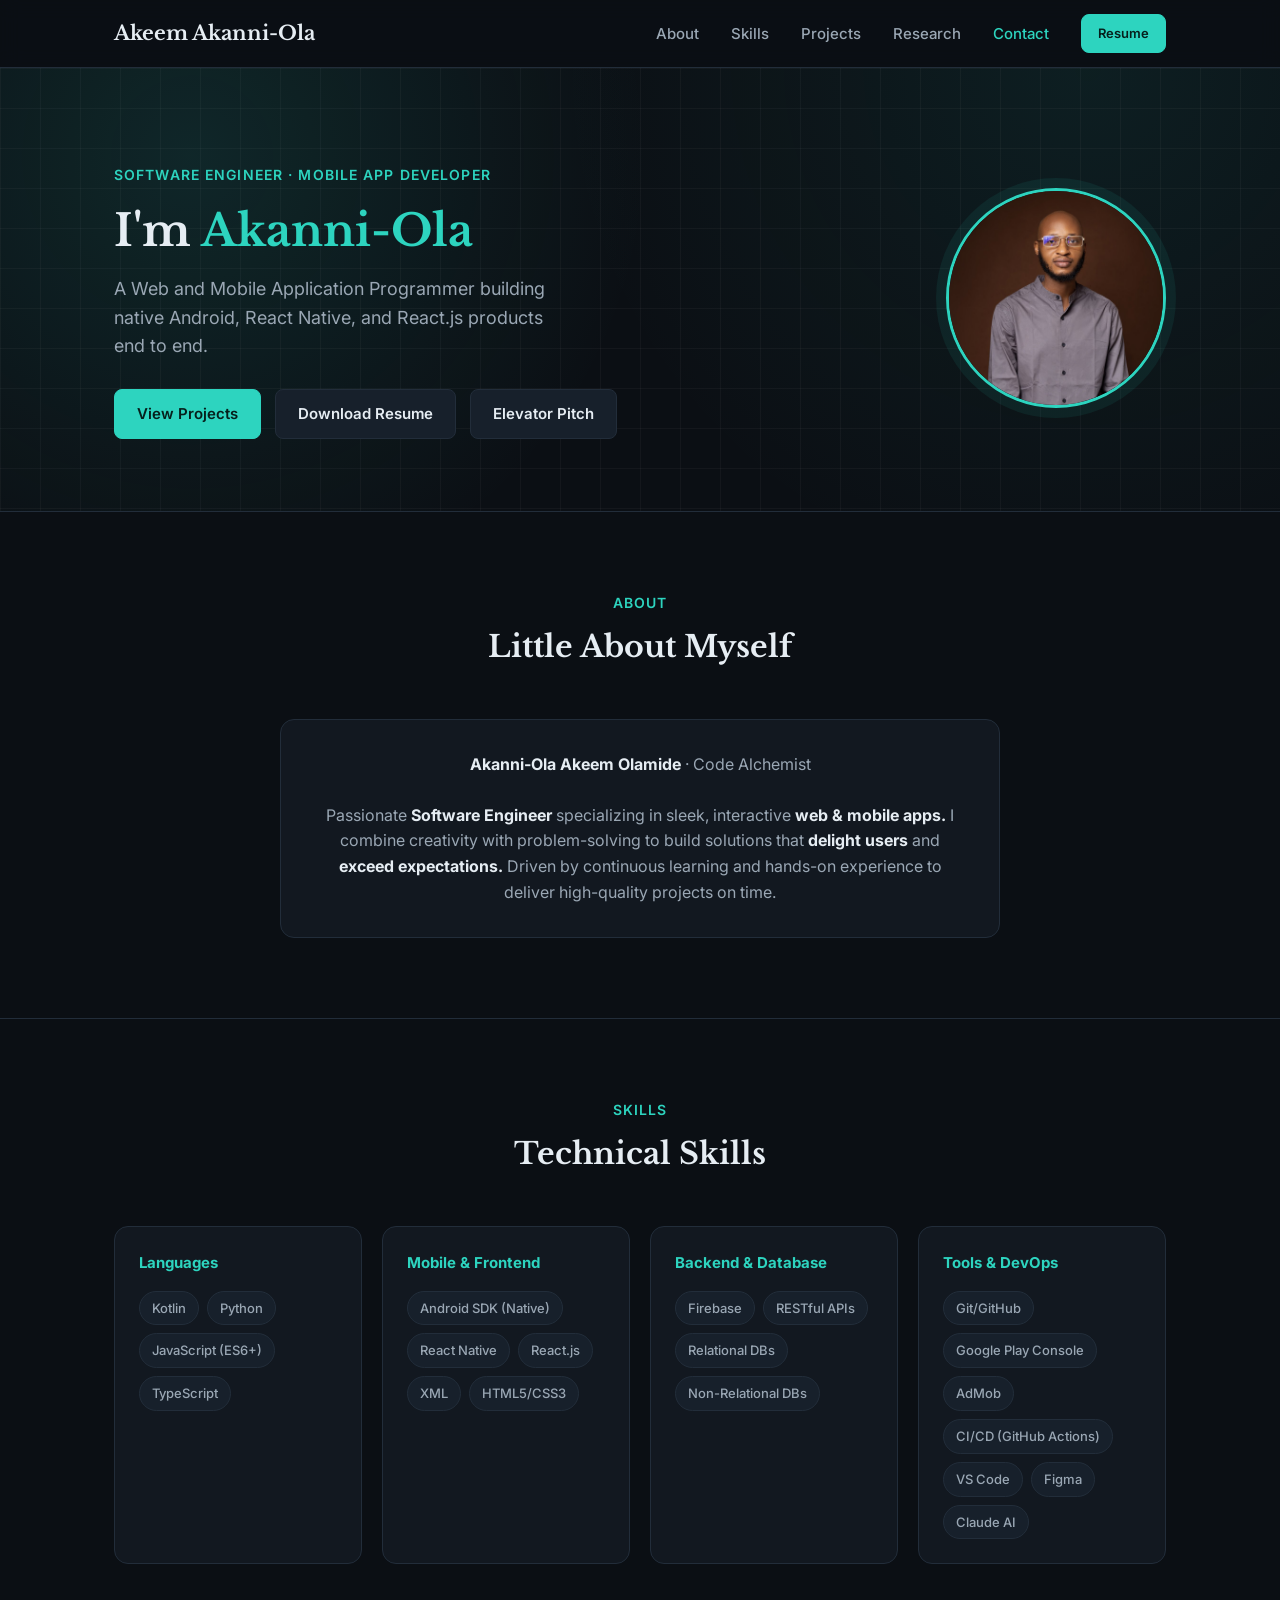
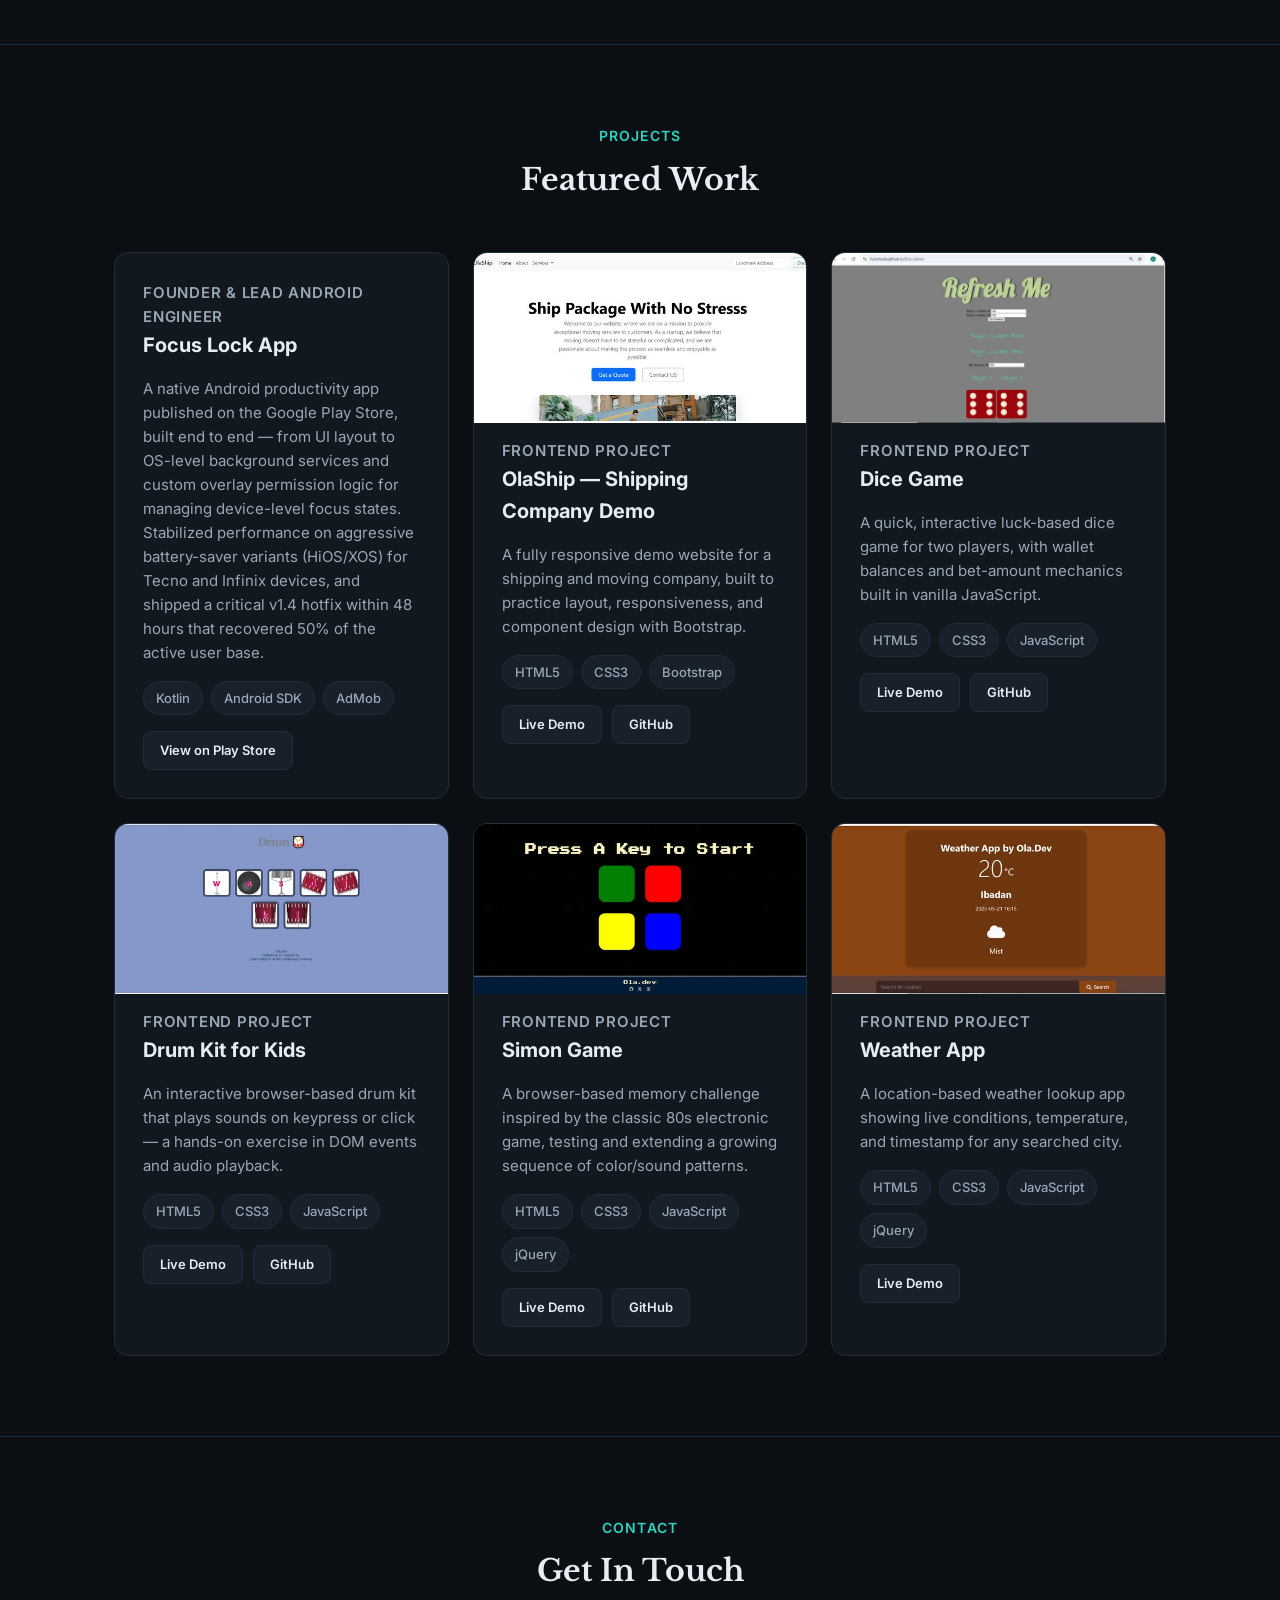
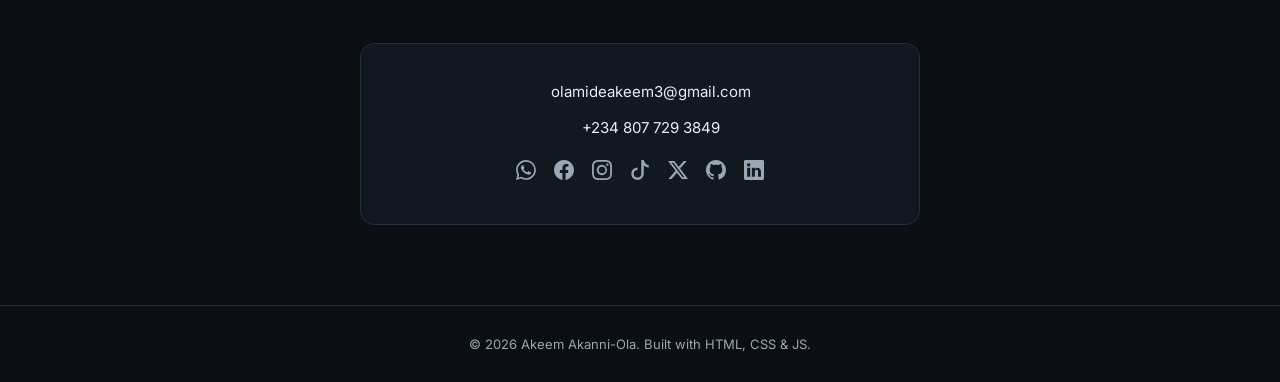
==== index.html @ 841a09d6 "Add Research & Publications page New research.html listing 5 co-authored papers/preprints (resolved " ====
<!DOCTYPE html>
<html lang="en">
<head>
    <meta charset="UTF-8">
    <meta name="viewport" content="width=device-width, initial-scale=1.0">
    <meta name="description" content="Akeem Akanni-Ola's portfolio: Software Engineer and Mobile App Developer specializing in native Android, React Native, and React.js.">
    <meta property="og:title" content="Akeem Akanni-Ola | Software Engineer">
    <meta property="og:image" content="./image/profile.jpg">
    <title>Akeem Akanni-Ola | Software Engineer</title>
    <link rel="preconnect" href="https://fonts.googleapis.com">
    <link rel="preconnect" href="https://fonts.gstatic.com" crossorigin>
    <link href="https://fonts.googleapis.com/css2?family=Libre+Baskerville&family=Inter:wght@400;500;600;700&display=swap" rel="stylesheet">
    <link rel="stylesheet" href="./style.css">
</head>
<body>

    <nav class="nav" id="nav">
        <div class="nav_container">
            <a href="#top" class="nav_logo">Akeem Akanni-Ola</a>
            <ul class="nav_links" id="nav-links">
                <li><a href="#about">About</a></li>
                <li><a href="#skills">Skills</a></li>
                <li><a href="#projects">Projects</a></li>
                <li><a href="./research.html">Research</a></li>
                <li><a href="#contact">Contact</a></li>
                <li><a class="btn btn-primary btn-sm" href="./resume/Akanni-Ola_Akeem_CV.pdf" target="_blank" title="Akanni-Ola Akeem Resume PDF">Resume</a></li>
            </ul>
            <button class="nav_toggle" id="nav-toggle" aria-label="Toggle navigation" aria-expanded="false">
                <span></span><span></span><span></span>
            </button>
        </div>
    </nav>

    <header id="top">
    <section class="hero">
        <img class="cloud cloud1" src="./image/cloud.png" alt="">
        <img class="cloud cloud2" src="./image/cloud.png" alt="">
        <img class="mountain" src="./image/mountain.png" alt="">
        <div class="container hero_container">
            <div class="hero_text">
                <p class="eyebrow">Software Engineer &middot; Mobile App Developer</p>
                <h1 class="ola">I'm <span>Akanni-Ola</span></h1>
                <p class="hero_role">A Web and Mobile Application Programmer building native Android, React Native, and React.js products end to end.</p>
                <div class="hero_cta">
                    <a class="btn btn-primary" href="#projects">View Projects</a>
                    <a class="btn" href="./resume/Akanni-Ola_Akeem_CV.pdf" target="_blank" title="Akanni-Ola Akeem Resume PDF">Download Resume</a>
                    <a class="btn" href="./elevator-pitch.html">Elevator Pitch</a>
                </div>
            </div>
            <div class="hero_portrait">
                <img class="ola_img" src="./image/profile.jpg" alt="Akeem Akanni-Ola">
            </div>
        </div>
    </section>
    </header>

    <section class="section" id="about">
        <div class="container">
            <div class="section_head">
                <p class="eyebrow">About</p>
                <h2>Little About Myself</h2>
            </div>
            <div class="about_card reveal">
                <p><strong>Akanni-Ola Akeem Olamide</strong> &middot; Code Alchemist</p>
                <br>
                <p>Passionate <strong>Software Engineer</strong> specializing in sleek, interactive <strong>web &amp; mobile apps.</strong> I combine creativity with problem-solving to build solutions that <strong>delight users</strong> and <strong>exceed expectations.</strong> Driven by continuous learning and hands-on experience to deliver high-quality projects on time.</p>
            </div>
        </div>
    </section>

    <section class="section" id="skills">
        <div class="container">
            <div class="section_head">
                <p class="eyebrow">Skills</p>
                <h2>Technical Skills</h2>
            </div>
            <div class="skills_grid">
                <div class="skills_group reveal">
                    <h3>Languages</h3>
                    <div class="skills_badges">
                        <span class="badge">Kotlin</span>
                        <span class="badge">Python</span>
                        <span class="badge">JavaScript (ES6+)</span>
                        <span class="badge">TypeScript</span>
                    </div>
                </div>
                <div class="skills_group reveal">
                    <h3>Mobile &amp; Frontend</h3>
                    <div class="skills_badges">
                        <span class="badge">Android SDK (Native)</span>
                        <span class="badge">React Native</span>
                        <span class="badge">React.js</span>
                        <span class="badge">XML</span>
                        <span class="badge">HTML5/CSS3</span>
                    </div>
                </div>
                <div class="skills_group reveal">
                    <h3>Backend &amp; Database</h3>
                    <div class="skills_badges">
                        <span class="badge">Firebase</span>
                        <span class="badge">RESTful APIs</span>
                        <span class="badge">Relational DBs</span>
                        <span class="badge">Non-Relational DBs</span>
                    </div>
                </div>
                <div class="skills_group reveal">
                    <h3>Tools &amp; DevOps</h3>
                    <div class="skills_badges">
                        <span class="badge">Git/GitHub</span>
                        <span class="badge">Google Play Console</span>
                        <span class="badge">AdMob</span>
                        <span class="badge">CI/CD (GitHub Actions)</span>
                        <span class="badge">VS Code</span>
                        <span class="badge">Figma</span>
                        <span class="badge">Claude AI</span>
                    </div>
                </div>
            </div>
        </div>
    </section>

    <section class="section" id="projects">
        <div class="container">
            <div class="section_head">
                <p class="eyebrow">Projects</p>
                <h2>Featured Work</h2>
            </div>
            <div class="projects_grid">
                <div class="project_card reveal">
                    <div>
                        <p class="project_role">Founder &amp; Lead Android Engineer</p>
                        <h3>Focus Lock App</h3>
                    </div>
                    <p>A native Android productivity app published on the Google Play Store, built end to end &mdash; from UI layout to OS-level background services and custom overlay permission logic for managing device-level focus states. Stabilized performance on aggressive battery-saver variants (HiOS/XOS) for Tecno and Infinix devices, and shipped a critical v1.4 hotfix within 48 hours that recovered 50% of the active user base.</p>
                    <div class="project_tags">
                        <span class="badge">Kotlin</span>
                        <span class="badge">Android SDK</span>
                        <span class="badge">AdMob</span>
                    </div>
                    <a class="btn btn-sm" href="https://play.google.com/store/apps/details?id=com.focuslockapp.myapplication&amp;pcampaignid=web_share" target="_blank">View on Play Store</a>
                </div>

                <div class="project_card reveal">
                    <img class="project_thumb" src="./image/projects/olaship.jpg" alt="OlaShip shipping company demo website">
                    <div>
                        <p class="project_role">Frontend Project</p>
                        <h3>OlaShip &mdash; Shipping Company Demo</h3>
                    </div>
                    <p>A fully responsive demo website for a shipping and moving company, built to practice layout, responsiveness, and component design with Bootstrap.</p>
                    <div class="project_tags">
                        <span class="badge">HTML5</span>
                        <span class="badge">CSS3</span>
                        <span class="badge">Bootstrap</span>
                    </div>
                    <div class="project_links">
                        <a class="btn btn-sm" href="https://akeemarikeuyo.github.io/Olaship/" target="_blank">Live Demo</a>
                        <a class="btn btn-sm" href="https://github.com/akeemarikeuyo/Olaship" target="_blank">GitHub</a>
                    </div>
                </div>

                <div class="project_card reveal">
                    <img class="project_thumb" src="./image/projects/dice-game.jpg" alt="Dice Game app screenshot">
                    <div>
                        <p class="project_role">Frontend Project</p>
                        <h3>Dice Game</h3>
                    </div>
                    <p>A quick, interactive luck-based dice game for two players, with wallet balances and bet-amount mechanics built in vanilla JavaScript.</p>
                    <div class="project_tags">
                        <span class="badge">HTML5</span>
                        <span class="badge">CSS3</span>
                        <span class="badge">JavaScript</span>
                    </div>
                    <div class="project_links">
                        <a class="btn btn-sm" href="https://akeemarikeuyo.github.io/Dice_Game/" target="_blank">Live Demo</a>
                        <a class="btn btn-sm" href="https://github.com/akeemarikeuyo/Dice_Game" target="_blank">GitHub</a>
                    </div>
                </div>

                <div class="project_card reveal">
                    <img class="project_thumb" src="./image/projects/drumkit.jpg" alt="Drum Kit app screenshot">
                    <div>
                        <p class="project_role">Frontend Project</p>
                        <h3>Drum Kit for Kids</h3>
                    </div>
                    <p>An interactive browser-based drum kit that plays sounds on keypress or click &mdash; a hands-on exercise in DOM events and audio playback.</p>
                    <div class="project_tags">
                        <span class="badge">HTML5</span>
                        <span class="badge">CSS3</span>
                        <span class="badge">JavaScript</span>
                    </div>
                    <div class="project_links">
                        <a class="btn btn-sm" href="https://akeemarikeuyo.github.io/drumkitts/" target="_blank">Live Demo</a>
                        <a class="btn btn-sm" href="https://github.com/akeemarikeuyo/drumkitts" target="_blank">GitHub</a>
                    </div>
                </div>

                <div class="project_card reveal">
                    <img class="project_thumb" src="./image/projects/simon-game.jpg" alt="Simon Game app screenshot">
                    <div>
                        <p class="project_role">Frontend Project</p>
                        <h3>Simon Game</h3>
                    </div>
                    <p>A browser-based memory challenge inspired by the classic 80s electronic game, testing and extending a growing sequence of color/sound patterns.</p>
                    <div class="project_tags">
                        <span class="badge">HTML5</span>
                        <span class="badge">CSS3</span>
                        <span class="badge">JavaScript</span>
                        <span class="badge">jQuery</span>
                    </div>
                    <div class="project_links">
                        <a class="btn btn-sm" href="https://simon-game-xi-flame.vercel.app/" target="_blank">Live Demo</a>
                        <a class="btn btn-sm" href="https://github.com/akeemarikeuyo/simonGame" target="_blank">GitHub</a>
                    </div>
                </div>

                <div class="project_card reveal">
                    <img class="project_thumb" src="./image/projects/weather-app.jpg" alt="Weather App screenshot">
                    <div>
                        <p class="project_role">Frontend Project</p>
                        <h3>Weather App</h3>
                    </div>
                    <p>A location-based weather lookup app showing live conditions, temperature, and timestamp for any searched city.</p>
                    <div class="project_tags">
                        <span class="badge">HTML5</span>
                        <span class="badge">CSS3</span>
                        <span class="badge">JavaScript</span>
                        <span class="badge">jQuery</span>
                    </div>
                    <!-- No GitHub link: the old site's repo link pointed to the profile root, not an actual repo -->
                    <div class="project_links">
                        <a class="btn btn-sm" href="https://weather-app-delta-umber-42.vercel.app/" target="_blank">Live Demo</a>
                    </div>
                </div>
            </div>
        </div>
    </section>

    <section class="section" id="contact">
        <div class="container">
            <div class="section_head">
                <p class="eyebrow">Contact</p>
                <h2>Get In Touch</h2>
            </div>
            <div class="contact_card reveal">
                <div class="contact_links">
                    <a href="mailto:olamideakeem3@gmail.com"><img src="./image/envelope.svg" alt="">olamideakeem3@gmail.com</a>
                    <a href="tel:2348077293849"><img src="./image/telephone-outbound.svg" alt="">+234 807 729 3849</a>
                </div>
                <div class="contact_socials">
                    <a href="https://wa.me/2348077293849" title="WhatsApp"><svg xmlns="http://www.w3.org/2000/svg" width="20" height="20" viewBox="0 0 16 16">
                        <path d="M13.601 2.326A7.85 7.85 0 0 0 7.994 0C3.627 0 .068 3.558.064 7.926c0 1.399.366 2.76 1.057 3.965L0 16l4.204-1.102a7.9 7.9 0 0 0 3.79.965h.004c4.368 0 7.926-3.558 7.93-7.93A7.9 7.9 0 0 0 13.6 2.326zM7.994 14.521a6.6 6.6 0 0 1-3.356-.92l-.24-.144-2.494.654.666-2.433-.156-.251a6.56 6.56 0 0 1-1.007-3.505c0-3.626 2.957-6.584 6.591-6.584a6.56 6.56 0 0 1 4.66 1.931 6.56 6.56 0 0 1 1.928 4.66c-.004 3.639-2.961 6.592-6.592 6.592m3.615-4.934c-.197-.099-1.17-.578-1.353-.646-.182-.065-.315-.099-.445.099-.133.197-.513.646-.627.775-.114.133-.232.148-.43.05-.197-.1-.836-.308-1.592-.985-.59-.525-.985-1.175-1.103-1.372-.114-.198-.011-.304.088-.403.087-.088.197-.232.296-.346.1-.114.133-.198.198-.33.065-.134.034-.248-.015-.347-.05-.099-.445-1.076-.612-1.47-.16-.389-.323-.335-.445-.34-.114-.007-.247-.007-.38-.007a.73.73 0 0 0-.529.247c-.182.198-.691.677-.691 1.654s.71 1.916.81 2.049c.098.133 1.394 2.132 3.383 2.992.47.205.84.326 1.129.418.475.152.904.129 1.246.08.38-.058 1.171-.48 1.338-.943.164-.464.164-.86.114-.943-.049-.084-.182-.133-.38-.232"/>
                    </svg></a>
                    <a href="https://www.facebook.com/share/1A1suFkK3G/" title="Facebook"><svg xmlns="http://www.w3.org/2000/svg" width="20" height="20" viewBox="0 0 16 16">
                        <path d="M16 8.049c0-4.446-3.582-8.05-8-8.05C3.58 0-.002 3.603-.002 8.05c0 4.017 2.926 7.347 6.75 7.951v-5.625h-2.03V8.05H6.75V6.275c0-2.017 1.195-3.131 3.022-3.131.876 0 1.791.157 1.791.157v1.98h-1.009c-.993 0-1.303.621-1.303 1.258v1.51h2.218l-.354 2.326H9.25V16c3.824-.604 6.75-3.934 6.75-7.951"/>
                    </svg></a>
                    <a href="https://www.instagram.com/akanniola410/" title="Instagram"><svg xmlns="http://www.w3.org/2000/svg" width="20" height="20" viewBox="0 0 16 16">
                        <path d="M8 0C5.829 0 5.556.01 4.703.048 3.85.088 3.269.222 2.76.42a3.9 3.9 0 0 0-1.417.923A3.9 3.9 0 0 0 .42 2.76C.222 3.268.087 3.85.048 4.7.01 5.555 0 5.827 0 8.001c0 2.172.01 2.444.048 3.297.04.852.174 1.433.372 1.942.205.526.478.972.923 1.417.444.445.89.719 1.416.923.51.198 1.09.333 1.942.372C5.555 15.99 5.827 16 8 16s2.444-.01 3.298-.048c.851-.04 1.434-.174 1.943-.372a3.9 3.9 0 0 0 1.416-.923c.445-.445.718-.891.923-1.417.197-.509.332-1.09.372-1.942C15.99 10.445 16 10.173 16 8s-.01-2.445-.048-3.299c-.04-.851-.175-1.433-.372-1.941a3.9 3.9 0 0 0-.923-1.417A3.9 3.9 0 0 0 13.24.42c-.51-.198-1.092-.333-1.943-.372C10.443.01 10.172 0 7.998 0zm-.717 1.442h.718c2.136 0 2.389.007 3.232.046.78.035 1.204.166 1.486.275.373.145.64.319.92.599s.453.546.598.92c.11.281.24.705.275 1.485.039.843.047 1.096.047 3.231s-.008 2.389-.047 3.232c-.035.78-.166 1.203-.275 1.485a2.5 2.5 0 0 1-.599.919c-.28.28-.546.453-.92.598-.28.11-.704.24-1.485.276-.843.038-1.096.047-3.232.047s-2.39-.009-3.233-.047c-.78-.036-1.203-.166-1.485-.276a2.5 2.5 0 0 1-.92-.598 2.5 2.5 0 0 1-.6-.92c-.109-.281-.24-.705-.275-1.485-.038-.843-.046-1.096-.046-3.233s.008-2.388.046-3.231c.036-.78.166-1.204.276-1.486.145-.373.319-.64.599-.92s.546-.453.92-.598c.282-.11.705-.24 1.485-.276.738-.034 1.024-.044 2.515-.045zm4.988 1.328a.96.96 0 1 0 0 1.92.96.96 0 0 0 0-1.92m-4.27 1.122a4.109 4.109 0 1 0 0 8.217 4.109 4.109 0 0 0 0-8.217m0 1.441a2.667 2.667 0 1 1 0 5.334 2.667 2.667 0 0 1 0-5.334"/>
                    </svg></a>
                    <a href="https://www.tiktok.com/@akanniola410?_t=ZM-8wZS6txADmn&_r=1/" title="TikTok"><svg xmlns="http://www.w3.org/2000/svg" width="20" height="20" viewBox="0 0 16 16">
                        <path d="M9 0h1.98c.144.715.54 1.617 1.235 2.512C12.895 3.389 13.797 4 15 4v2c-1.753 0-3.07-.814-4-1.829V11a5 5 0 1 1-5-5v2a3 3 0 1 0 3 3z"/>
                    </svg></a>
                    <a href="https://x.com/akanniola410" title="X (Twitter)"><svg xmlns="http://www.w3.org/2000/svg" width="20" height="20" viewBox="0 0 16 16">
                        <path d="M12.6.75h2.454l-5.36 6.142L16 15.25h-4.937l-3.867-5.07-4.425 5.07H.316l5.733-6.57L0 .75h5.063l3.495 4.633L12.601.75Zm-.86 13.028h1.36L4.323 2.145H2.865z"/>
                    </svg></a>
                    <a href="https://github.com/akeemarikeuyo" title="GitHub"><svg xmlns="http://www.w3.org/2000/svg" width="20" height="20" viewBox="0 0 16 16">
                        <path d="M8 0C3.58 0 0 3.58 0 8c0 3.54 2.29 6.53 5.47 7.59.4.07.55-.17.55-.38 0-.19-.01-.82-.01-1.49-2.01.37-2.53-.49-2.69-.94-.09-.23-.48-.94-.82-1.13-.28-.15-.68-.52-.01-.53.63-.01 1.08.58 1.23.82.72 1.21 1.87.87 2.33.66.07-.52.28-.87.51-1.07-1.78-.2-3.64-.89-3.64-3.95 0-.87.31-1.59.82-2.15-.08-.2-.36-1.02.08-2.12 0 0 .67-.21 2.2.82.64-.18 1.32-.27 2-.27s1.36.09 2 .27c1.53-1.04 2.2-.82 2.2-.82.44 1.1.16 1.92.08 2.12.51.56.82 1.27.82 2.15 0 3.07-1.87 3.75-3.65 3.95.29.25.54.73.54 1.48 0 1.07-.01 1.93-.01 2.2 0 .21.15.46.55.38A8.01 8.01 0 0 0 16 8c0-4.42-3.58-8-8-8"/>
                    </svg></a>
                    <a href="https://www.linkedin.com/in/akeem-akanni-ola-a73730196/" title="LinkedIn"><svg xmlns="http://www.w3.org/2000/svg" width="20" height="20" viewBox="0 0 16 16">
                        <path d="M0 1.146C0 .513.526 0 1.175 0h13.65C15.474 0 16 .513 16 1.146v13.708c0 .633-.526 1.146-1.175 1.146H1.175C.526 16 0 15.487 0 14.854V1.146zm4.943 12.248V6.169H2.542v7.225h2.401zm-1.2-8.212c.837 0 1.358-.554 1.358-1.248-.015-.709-.52-1.248-1.342-1.248-.822 0-1.359.54-1.359 1.248 0 .694.521 1.248 1.327 1.248zm9.808 8.212V9.359c0-2.195-1.17-3.216-2.73-3.216-1.259 0-1.822.692-2.136 1.177V6.169h-2.4c.03.678 0 7.225 0 7.225h2.4v-4.034c0-.216.016-.432.08-.586.176-.431.576-.878 1.248-.878.88 0 1.233.671 1.233 1.654v3.844z"/>
                    </svg></a>
                </div>
            </div>
        </div>
    </section>

    <footer class="footer">
        <p>&copy; <span id="year"></span> Akeem Akanni-Ola. Built with HTML, CSS &amp; JS.</p>
    </footer>

    <script src="index.js"></script>
</body>
</html>
---- style.css ----
:root {
  --bg: #0b0f14;
  --surface: #121820;
  --surface-alt: #17202b;
  --border: #222d3a;
  --text: #e6edf3;
  --text-muted: #9aa7b4;
  --accent: #2dd4bf;
  --accent-dim: #1f9c8c;
  --font-display: "Libre Baskerville", serif;
  --font-body: "Inter", sans-serif;
  --nav-height: 68px;
  --container: 1100px;
}

* {
  margin: 0;
  padding: 0;
  box-sizing: border-box;
}

html {
  scroll-behavior: smooth;
  scroll-padding-top: var(--nav-height);
}

body {
  background: var(--bg);
  color: var(--text);
  font-family: var(--font-body);
  line-height: 1.6;
}

a {
  color: inherit;
  text-decoration: none;
}

section {
  scroll-margin-top: var(--nav-height);
}

.container {
  max-width: var(--container);
  margin: 0 auto;
  padding: 0 24px;
}

/* ---------- Nav ---------- */

.nav {
  position: sticky;
  top: 0;
  z-index: 100;
  height: var(--nav-height);
  display: flex;
  align-items: center;
  background: rgba(11, 15, 20, 0.85);
  backdrop-filter: blur(10px);
  border-bottom: 1px solid var(--border);
}

.nav_container {
  width: 100%;
  max-width: var(--container);
  margin: 0 auto;
  padding: 0 24px;
  display: flex;
  align-items: center;
  justify-content: space-between;
}

.nav_logo {
  font-family: var(--font-display);
  font-size: 20px;
  font-weight: 700;
  color: var(--text);
}

.nav_links {
  display: flex;
  align-items: center;
  gap: 32px;
  list-style: none;
}

.nav_links a:not(.btn) {
  color: var(--text-muted);
  font-size: 15px;
  font-weight: 500;
  transition: color 0.2s ease;
}

.nav_links a:not(.btn):hover {
  color: var(--text);
}

.nav_links a.active {
  color: var(--accent);
}

.nav_toggle {
  display: none;
  flex-direction: column;
  gap: 5px;
  background: none;
  border: none;
  cursor: pointer;
  padding: 8px;
}

.nav_toggle span {
  width: 22px;
  height: 2px;
  background: var(--text);
  transition: transform 0.25s ease, opacity 0.25s ease;
}

.nav.is-open .nav_toggle span:nth-child(1) {
  transform: translateY(7px) rotate(45deg);
}
.nav.is-open .nav_toggle span:nth-child(2) {
  opacity: 0;
}
.nav.is-open .nav_toggle span:nth-child(3) {
  transform: translateY(-7px) rotate(-45deg);
}

/* ---------- Buttons ---------- */

.btn {
  display: inline-flex;
  align-items: center;
  justify-content: center;
  gap: 8px;
  padding: 12px 22px;
  border-radius: 8px;
  border: 1px solid var(--border);
  background: var(--surface-alt);
  color: var(--text);
  font-family: var(--font-body);
  font-size: 15px;
  font-weight: 600;
  cursor: pointer;
  transition: transform 0.2s ease, background 0.2s ease, border-color 0.2s ease;
}

.btn:hover {
  transform: translateY(-2px);
  border-color: var(--accent);
}

.btn-primary {
  background: var(--accent);
  border-color: var(--accent);
  color: #06201c;
}

.btn-primary:hover {
  background: var(--accent-dim);
  border-color: var(--accent-dim);
}

.btn-sm {
  padding: 8px 16px;
  font-size: 13px;
}

/* ---------- Hero ---------- */

.hero {
  position: relative;
  padding: 96px 0 72px;
  background-image: radial-gradient(circle at 15% 20%, rgba(45, 212, 191, 0.12), transparent 40%),
    radial-gradient(circle at 85% 0%, rgba(45, 212, 191, 0.08), transparent 45%),
    linear-gradient(rgba(255, 255, 255, 0.035) 1px, transparent 1px),
    linear-gradient(90deg, rgba(255, 255, 255, 0.035) 1px, transparent 1px);
  background-size: auto, auto, 40px 40px, 40px 40px;
  overflow: hidden;
}

.hero_container {
  position: relative;
  z-index: 1;
  display: flex;
  align-items: center;
  justify-content: space-between;
  gap: 48px;
}

.cloud {
  position: absolute;
  z-index: 0;
  opacity: 0.22;
  filter: grayscale(1) brightness(2.2);
  pointer-events: none;
}

.cloud1 {
  left: 6%;
  top: 18%;
  width: 90px;
}

.cloud2 {
  right: 10%;
  top: 8%;
  width: 70px;
}

.mountain {
  position: absolute;
  z-index: 0;
  left: 50%;
  bottom: -6px;
  transform: translateX(-50%);
  width: min(70%, 620px);
  opacity: 0.18;
  filter: grayscale(1) brightness(1.6);
  pointer-events: none;
}

.hero_text .eyebrow {
  color: var(--accent);
  font-size: 14px;
  font-weight: 600;
  letter-spacing: 0.08em;
  text-transform: uppercase;
}

.ola {
  font-family: var(--font-display);
  font-size: 44px;
  font-weight: 700;
  margin: 10px 0 8px;
  color: var(--text);
}

.ola span {
  color: var(--accent);
  text-decoration: none;
}

.hero_role {
  font-size: 18px;
  color: var(--text-muted);
  max-width: 460px;
  margin-bottom: 28px;
}

.hero_cta {
  display: flex;
  flex-wrap: wrap;
  gap: 14px;
}

.hero_portrait {
  position: relative;
  flex-shrink: 0;
}

.ola_img {
  width: 220px;
  height: 220px;
  border-radius: 50%;
  object-fit: cover;
  object-position: 50% 18%;
  border: 3px solid var(--accent);
  box-shadow: 0 0 0 10px rgba(45, 212, 191, 0.08);
}

@media (max-width: 760px) {
  .hero_container {
    flex-direction: column-reverse;
    text-align: center;
  }
  .hero_cta {
    justify-content: center;
  }
  .hero_role {
    margin-left: auto;
    margin-right: auto;
  }
  .ola_img {
    width: 160px;
    height: 160px;
  }
}

/* ---------- Pitch hero (elevator-pitch.html) ---------- */

.pitch_hero {
  padding: 96px 0 72px;
  text-align: center;
  background-image: radial-gradient(circle at 50% 0%, rgba(45, 212, 191, 0.12), transparent 50%),
    linear-gradient(rgba(255, 255, 255, 0.035) 1px, transparent 1px),
    linear-gradient(90deg, rgba(255, 255, 255, 0.035) 1px, transparent 1px);
  background-size: auto, 40px 40px, 40px 40px;
}

.pitch_hero h1 {
  font-family: var(--font-display);
  font-size: 38px;
  margin: 10px 0 14px;
  color: var(--text);
}

.pitch_hero .lead {
  color: var(--text-muted);
  max-width: 520px;
  margin: 0 auto 28px;
  font-size: 17px;
}

/* ---------- Section headings ---------- */

.section {
  padding: 80px 0;
  border-top: 1px solid var(--border);
}

.section_head {
  text-align: center;
  margin-bottom: 48px;
}

.section_head .eyebrow {
  color: var(--accent);
  font-size: 14px;
  font-weight: 600;
  letter-spacing: 0.08em;
  text-transform: uppercase;
}

.section_head h2 {
  font-family: var(--font-display);
  font-size: 30px;
  margin-top: 8px;
}

/* ---------- About ---------- */

.about_card {
  max-width: 720px;
  margin: 0 auto;
  background: var(--surface);
  border: 1px solid var(--border);
  border-radius: 14px;
  padding: 32px;
  text-align: center;
}

.about_card p {
  color: var(--text-muted);
  font-size: 16px;
}

.about_card strong {
  color: var(--text);
}

/* ---------- Skills ---------- */

.skills_grid {
  display: grid;
  grid-template-columns: repeat(auto-fit, minmax(230px, 1fr));
  gap: 20px;
}

.skills_group {
  background: var(--surface);
  border: 1px solid var(--border);
  border-radius: 14px;
  padding: 24px;
}

.skills_group h3 {
  font-size: 15px;
  color: var(--accent);
  margin-bottom: 16px;
}

.skills_badges {
  display: flex;
  flex-wrap: wrap;
  gap: 8px;
}

.badge {
  background: var(--surface-alt);
  border: 1px solid var(--border);
  color: var(--text-muted);
  font-size: 13px;
  font-weight: 500;
  padding: 6px 12px;
  border-radius: 999px;
}

/* ---------- Projects ---------- */

.projects_grid {
  display: grid;
  grid-template-columns: repeat(auto-fit, minmax(300px, 1fr));
  gap: 24px;
}

.project_card {
  background: var(--surface);
  border: 1px solid var(--border);
  border-radius: 14px;
  padding: 28px;
  display: flex;
  flex-direction: column;
  gap: 16px;
  overflow: hidden;
  transition: border-color 0.2s ease, transform 0.2s ease;
}

.project_card:hover {
  border-color: var(--accent);
  transform: translateY(-4px);
}

.project_thumb {
  margin: -28px -28px 0;
  width: calc(100% + 56px);
  max-width: none;
  height: 170px;
  object-fit: cover;
}

.project_links {
  display: flex;
  flex-wrap: wrap;
  gap: 10px;
}

.project_card h3 {
  font-size: 20px;
}

.project_role {
  color: var(--accent);
  font-size: 13px;
  font-weight: 600;
  text-transform: uppercase;
  letter-spacing: 0.05em;
}

.project_card p {
  color: var(--text-muted);
  font-size: 15px;
}

.project_tags {
  display: flex;
  flex-wrap: wrap;
  gap: 8px;
}

.project_card .btn {
  align-self: flex-start;
}

/* ---------- Video (elevator-pitch.html) ---------- */

.video_card {
  max-width: 720px;
  margin: 0 auto;
  background: var(--surface);
  border: 1px solid var(--border);
  border-radius: 14px;
  padding: 24px;
  display: flex;
  flex-direction: column;
  align-items: center;
  gap: 20px;
}

.video_frame {
  position: relative;
  width: 100%;
  padding-top: 56.25%;
  border-radius: 10px;
  overflow: hidden;
  background: var(--surface-alt);
}

.video_frame iframe {
  position: absolute;
  inset: 0;
  width: 100%;
  height: 100%;
  border: 0;
}

/* ---------- Publications (research.html) ---------- */

.pub_grid {
  display: grid;
  gap: 24px;
  max-width: 820px;
  margin: 0 auto;
}

.pub_card {
  background: var(--surface);
  border: 1px solid var(--border);
  border-radius: 14px;
  padding: 28px;
  display: flex;
  flex-direction: column;
  gap: 10px;
  transition: border-color 0.2s ease, transform 0.2s ease;
}

.pub_card:hover {
  border-color: var(--accent);
  transform: translateY(-2px);
}

.pub_meta {
  display: flex;
  align-items: center;
  gap: 10px;
}

.badge-published {
  background: var(--accent);
  border-color: var(--accent);
  color: #06201c;
  font-weight: 700;
}

.badge-preprint {
  background: transparent;
}

.pub_date {
  color: var(--text-muted);
  font-size: 13px;
}

.pub_card h3 {
  font-size: 19px;
  line-height: 1.35;
}

.pub_authors {
  color: var(--text-muted);
  font-size: 14px;
}

.pub_authors strong {
  color: var(--text);
}

.pub_venue {
  color: var(--text-muted);
  font-size: 13px;
  font-style: italic;
}

.pub_card > p:not(.pub_authors):not(.pub_venue) {
  color: var(--text-muted);
  font-size: 15px;
}

.note_card {
  max-width: 820px;
  margin: 32px auto 0;
  text-align: center;
  background: var(--surface-alt);
}

/* ---------- Contact ---------- */

.contact_card {
  max-width: 560px;
  margin: 0 auto;
  background: var(--surface);
  border: 1px solid var(--border);
  border-radius: 14px;
  padding: 36px;
  text-align: center;
}

.contact_links {
  display: flex;
  flex-direction: column;
  gap: 12px;
  align-items: center;
  margin-bottom: 20px;
  font-size: 15px;
}

.contact_links a:hover {
  color: var(--accent);
}

.contact_links img {
  width: 16px;
  height: 16px;
  vertical-align: middle;
  margin-right: 6px;
}

.contact_socials {
  display: flex;
  justify-content: center;
  gap: 18px;
}

.contact_socials svg {
  fill: var(--text-muted);
  transition: fill 0.2s ease, transform 0.2s ease;
}

.contact_socials a:hover svg {
  fill: var(--accent);
  transform: scale(1.15);
}

/* ---------- Footer ---------- */

.footer {
  border-top: 1px solid var(--border);
  padding: 28px 0;
  text-align: center;
  color: var(--text-muted);
  font-size: 13px;
}

/* ---------- Scroll reveal ---------- */

.reveal {
  opacity: 0;
  transform: translateY(16px);
  transition: opacity 0.6s ease, transform 0.6s ease;
}

.reveal.is-visible {
  opacity: 1;
  transform: none;
}

/* ---------- Mobile nav ---------- */

@media (max-width: 760px) {
  .nav_toggle {
    display: flex;
  }

  .nav_links {
    position: fixed;
    top: var(--nav-height);
    left: 0;
    right: 0;
    flex-direction: column;
    align-items: flex-start;
    gap: 0;
    background: var(--surface);
    border-bottom: 1px solid var(--border);
    max-height: 0;
    overflow: hidden;
    transition: max-height 0.3s ease;
  }

  .nav.is-open .nav_links {
    max-height: 400px;
  }

  .nav_links li {
    width: 100%;
  }

  .nav_links a {
    display: block;
    width: 100%;
    padding: 16px 24px;
    border-top: 1px solid var(--border);
  }
}
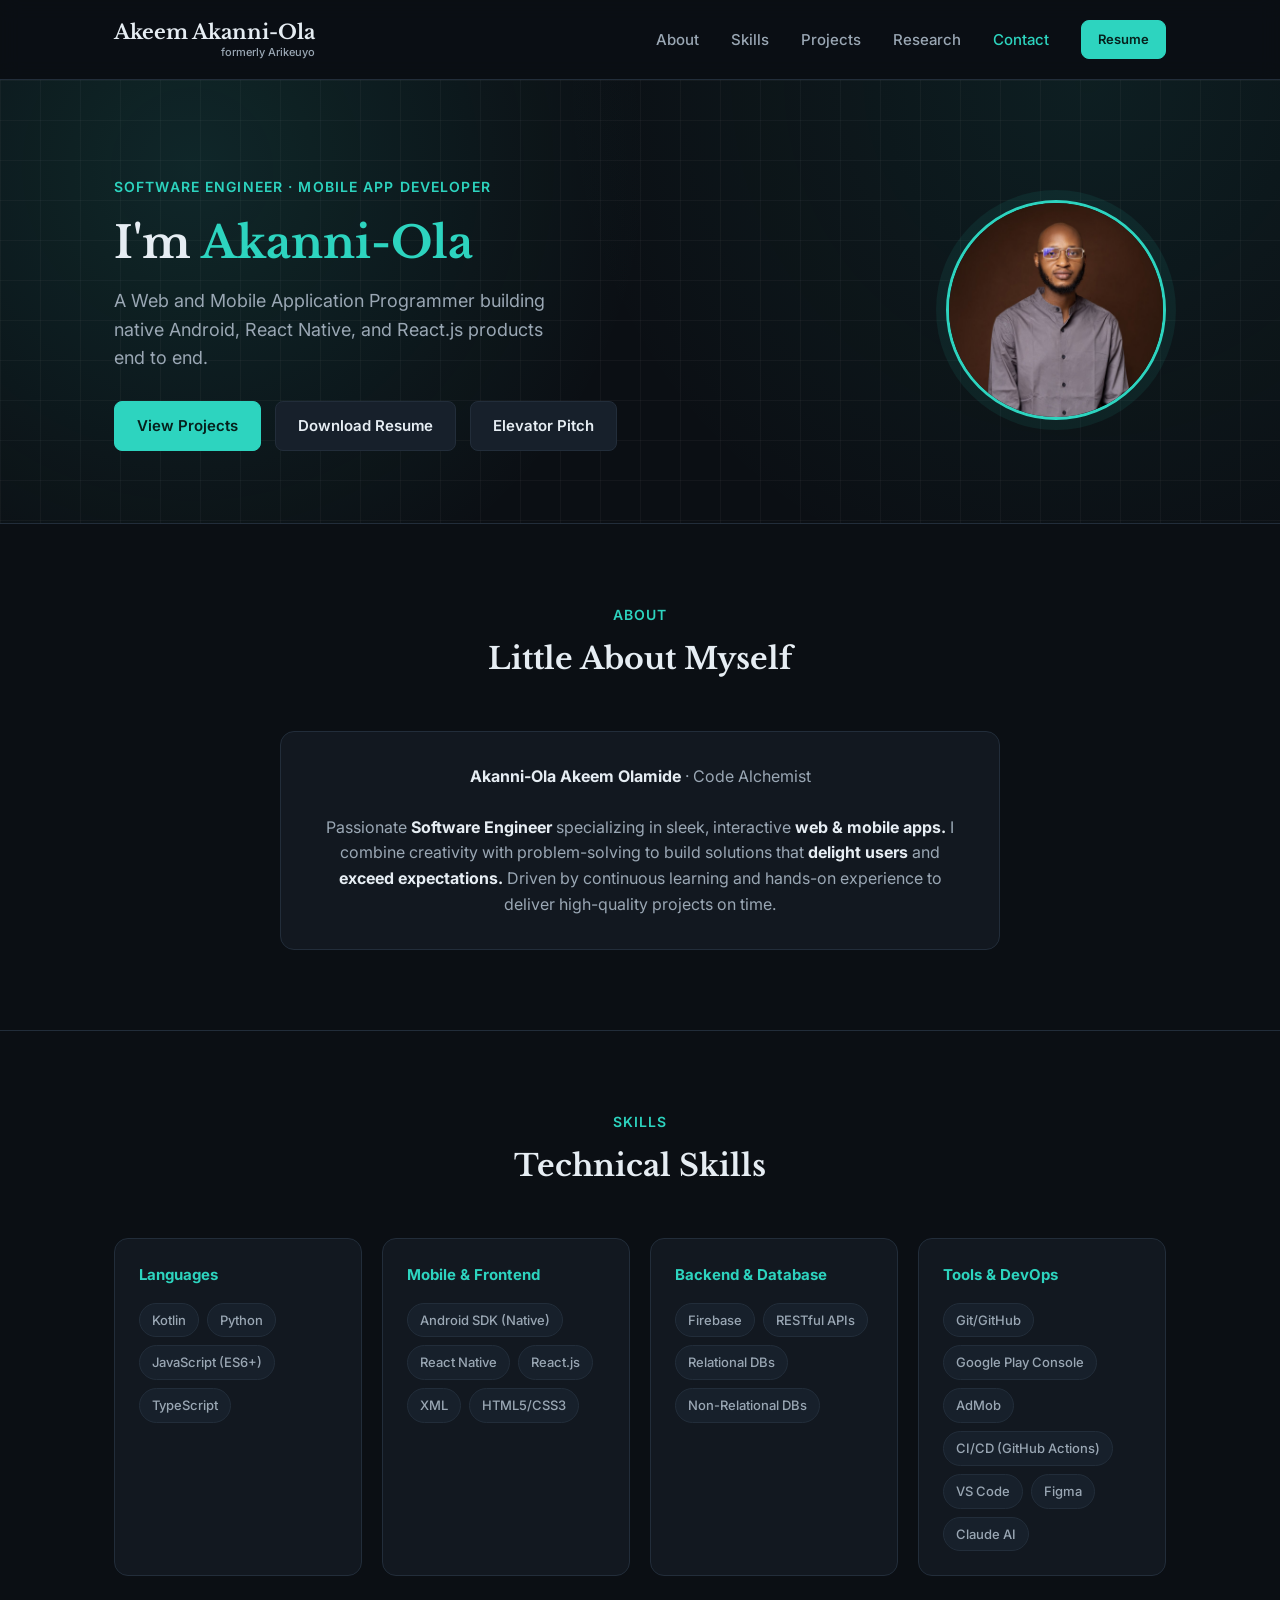
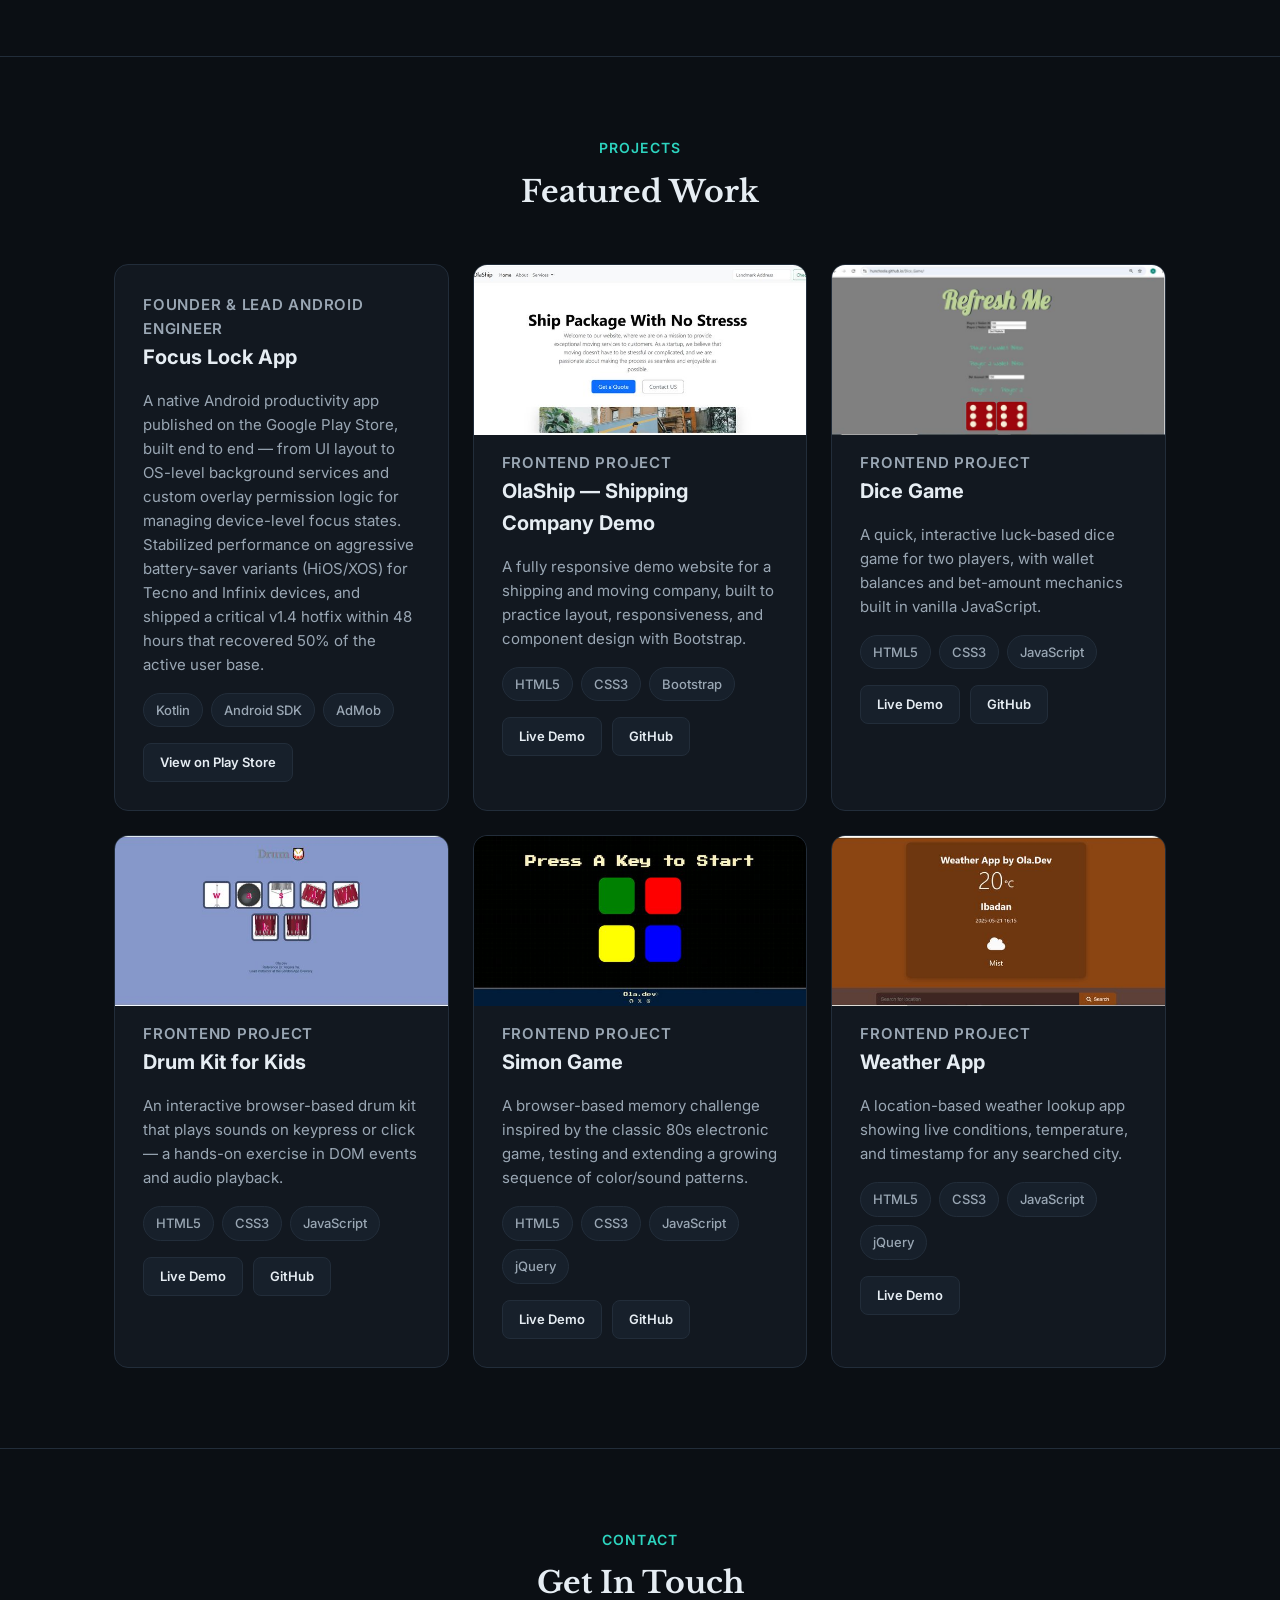
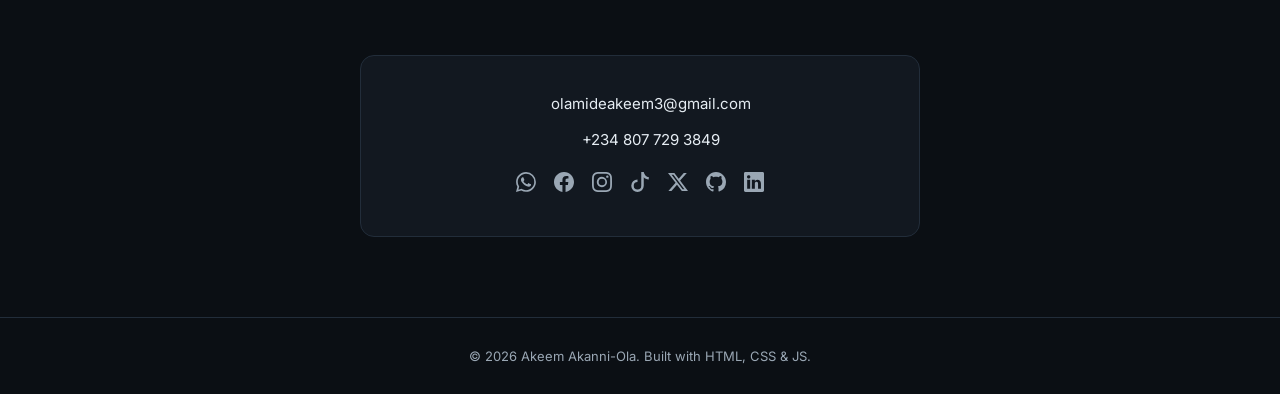
==== commit d5900140: "Add 'formerly Arikeuyo' sub-label to nav logo; add collaboration CTA to Research page The nav logo n" ====
--- a/index.html
+++ b/index.html
@@ -16,7 +16,10 @@
 
     <nav class="nav" id="nav">
         <div class="nav_container">
-            <a href="#top" class="nav_logo">Akeem Akanni-Ola</a>
+            <a href="#top" class="nav_logo">
+                <span class="nav_logo_name">Akeem Akanni-Ola</span>
+                <span class="nav_logo_sub">formerly Arikeuyo</span>
+            </a>
             <ul class="nav_links" id="nav-links">
                 <li><a href="#about">About</a></li>
                 <li><a href="#skills">Skills</a></li>
--- a/style.css
+++ b/style.css
@@ -9,7 +9,7 @@
   --accent-dim: #1f9c8c;
   --font-display: "Libre Baskerville", serif;
   --font-body: "Inter", sans-serif;
-  --nav-height: 68px;
+  --nav-height: 80px;
   --container: 1100px;
 }
 
@@ -71,10 +71,25 @@
 }
 
 .nav_logo {
+  display: flex;
+  flex-direction: column;
+  align-items: flex-end;
+  gap: 2px;
+  line-height: 1.15;
+}
+
+.nav_logo_name {
   font-family: var(--font-display);
   font-size: 20px;
   font-weight: 700;
   color: var(--text);
+}
+
+.nav_logo_sub {
+  font-family: var(--font-body);
+  font-size: 11px;
+  font-weight: 500;
+  color: var(--text-muted);
 }
 
 .nav_links {
@@ -573,6 +588,10 @@
   background: var(--surface-alt);
 }
 
+.note_card .project_links {
+  justify-content: center;
+}
+
 /* ---------- Contact ---------- */
 
 .contact_card {
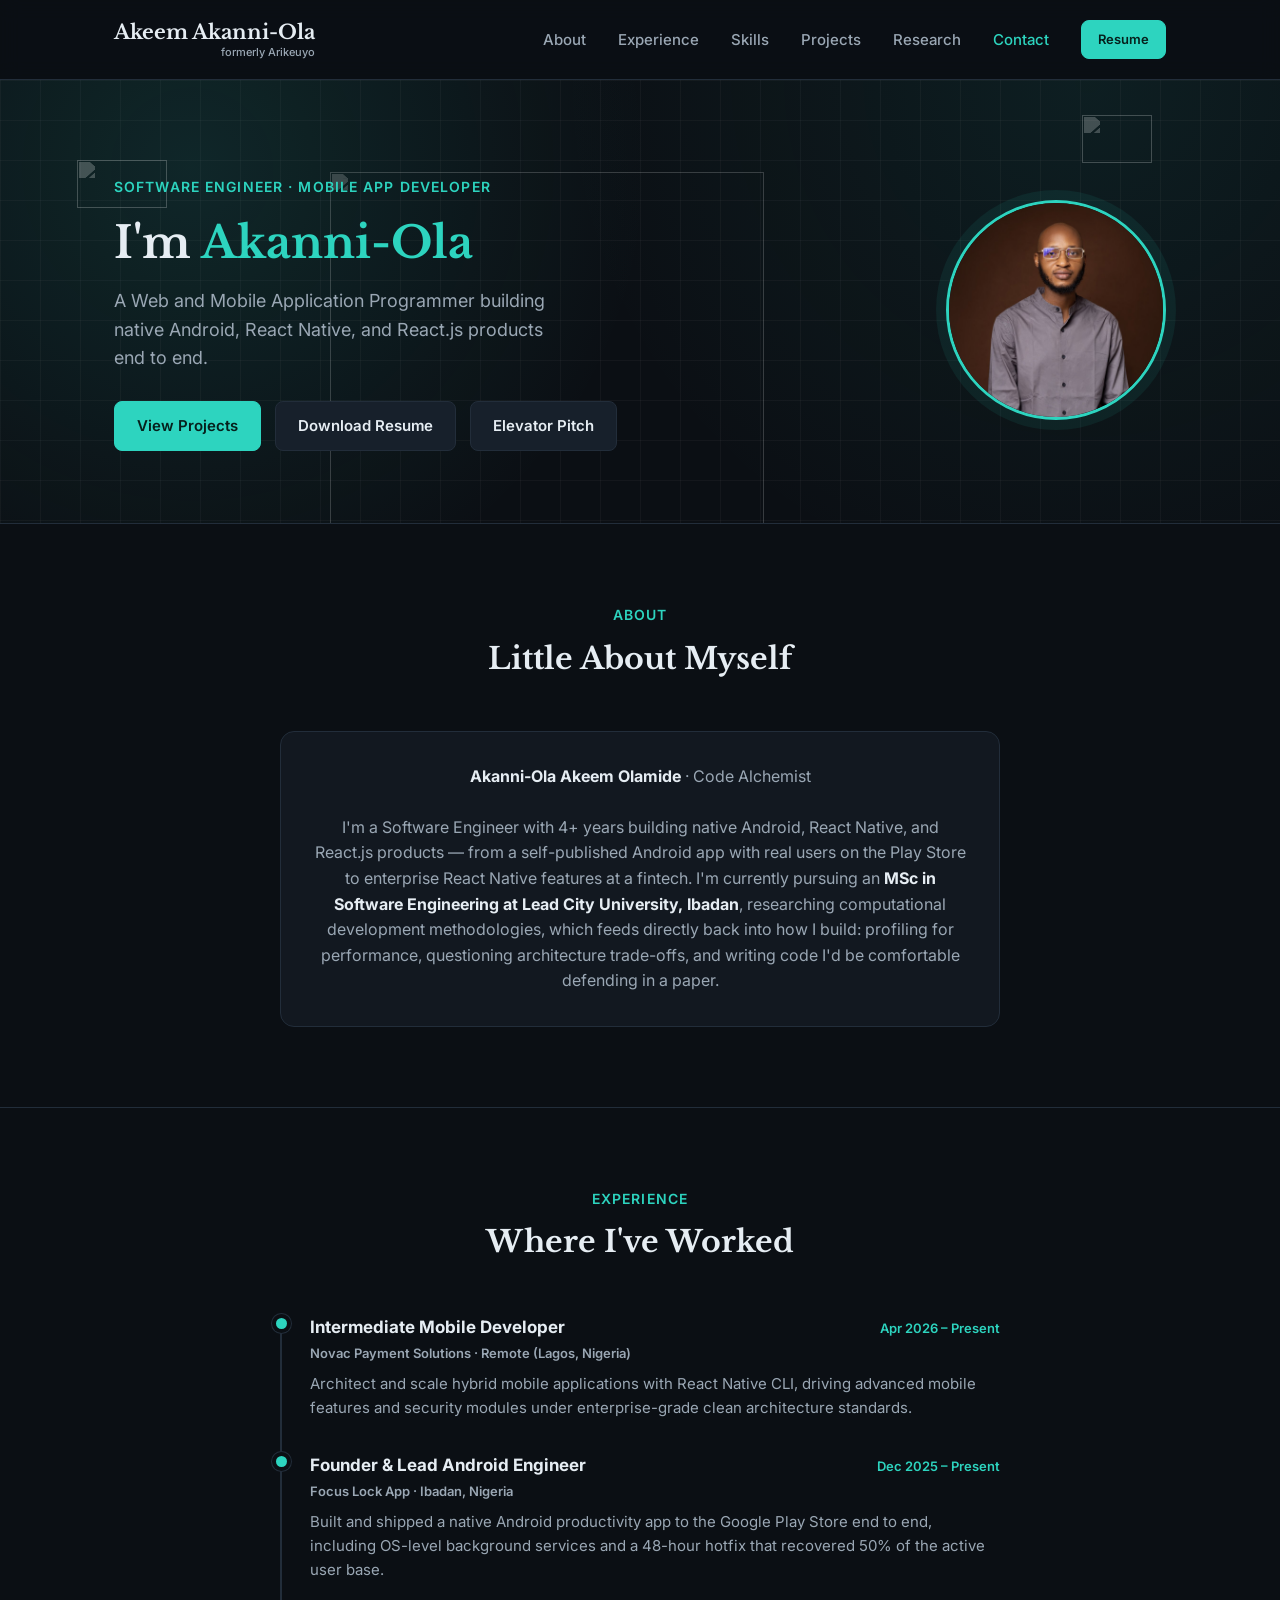
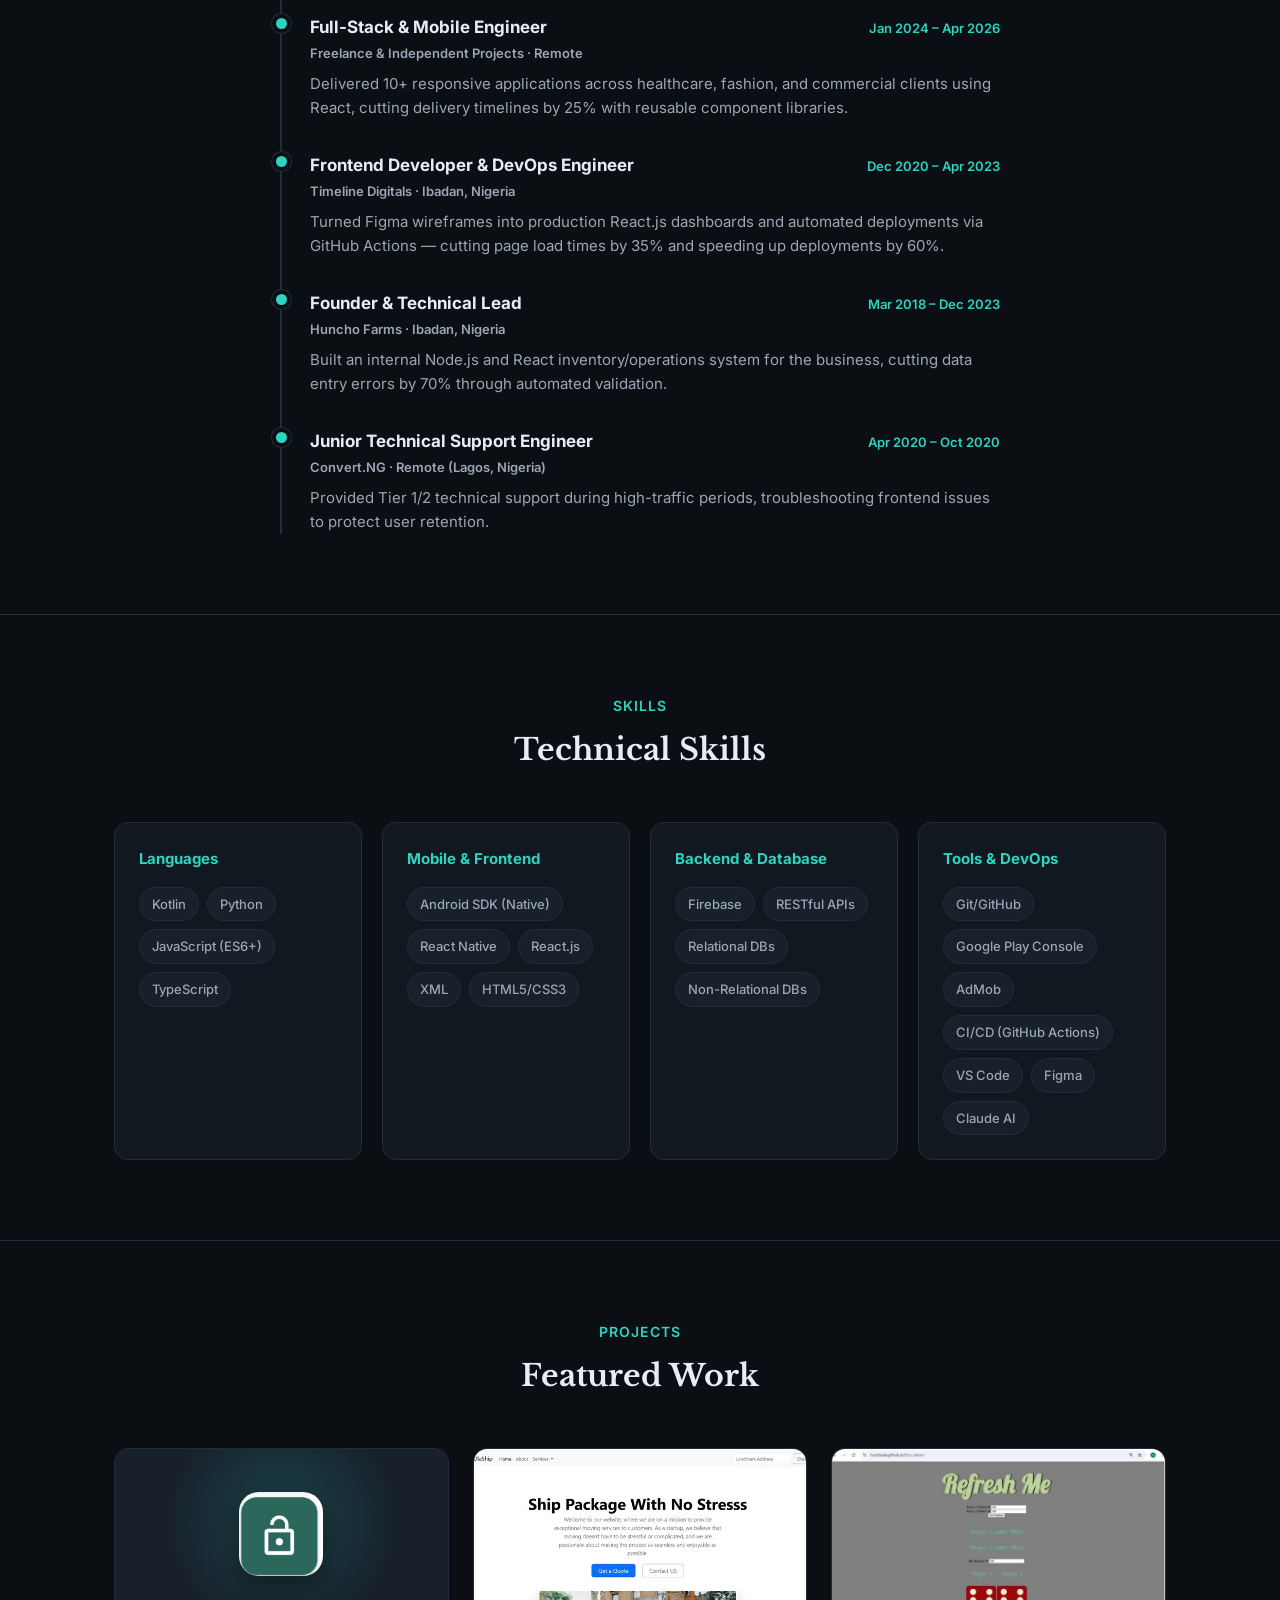
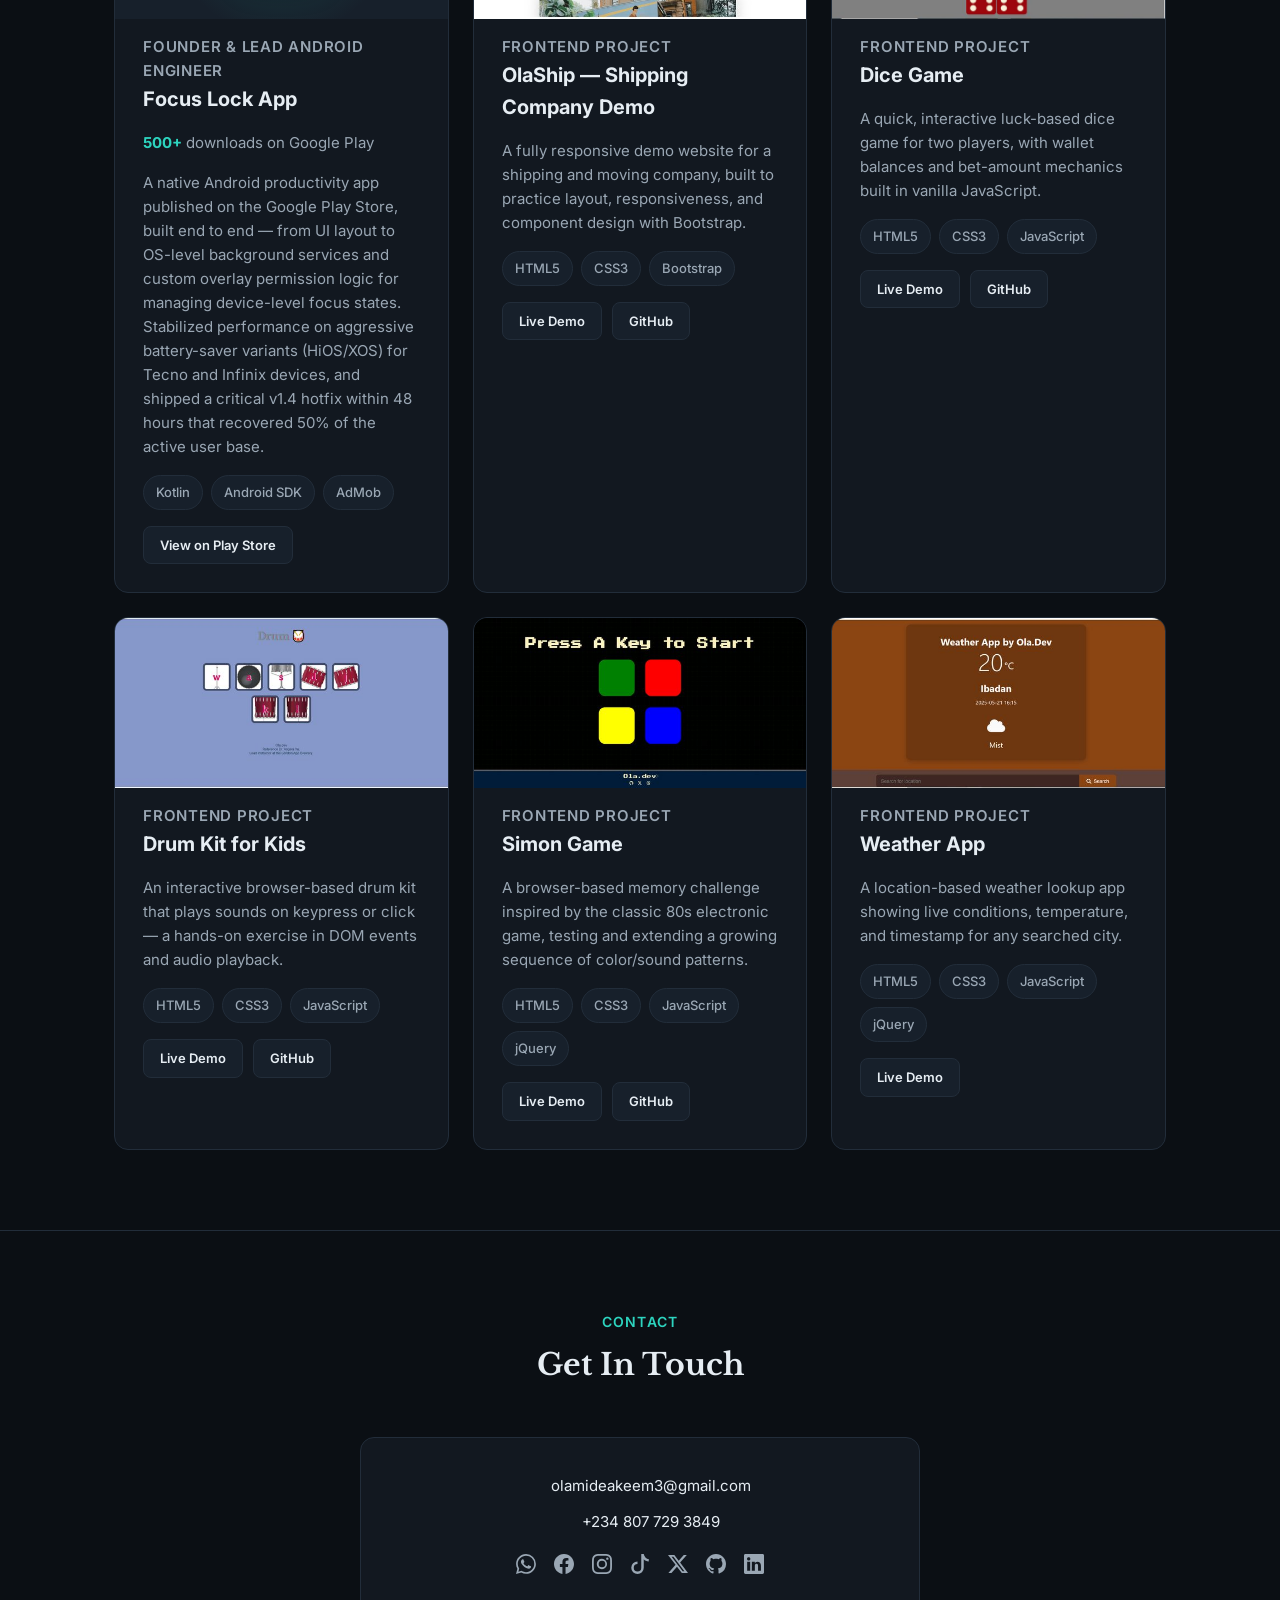
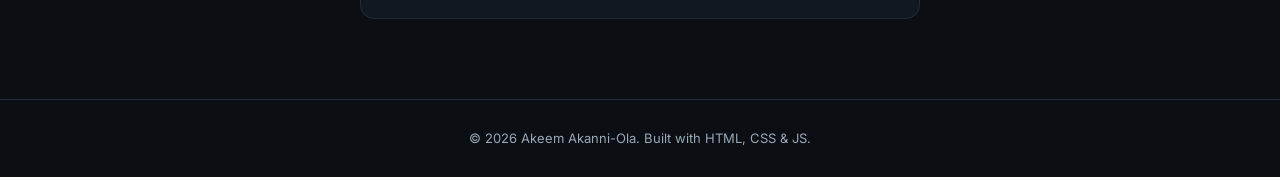
==== commit 8f5b2934: "Portfolio audit pass: Experience, About rewrite, Focus Lock visuals, testimonials, ORCID, SEO meta, " ====
--- a/index.html
+++ b/index.html
@@ -5,14 +5,52 @@
     <meta name="viewport" content="width=device-width, initial-scale=1.0">
     <meta name="description" content="Akeem Akanni-Ola's portfolio: Software Engineer and Mobile App Developer specializing in native Android, React Native, and React.js.">
     <meta property="og:title" content="Akeem Akanni-Ola | Software Engineer">
-    <meta property="og:image" content="./image/profile.jpg">
+    <meta property="og:description" content="Akeem Akanni-Ola's portfolio: Software Engineer and Mobile App Developer specializing in native Android, React Native, and React.js.">
+    <meta property="og:type" content="website">
+    <meta property="og:url" content="https://akeemarikeuyo.github.io/web_portfolio/">
+    <meta property="og:image" content="https://akeemarikeuyo.github.io/web_portfolio/image/profile.jpg">
+    <meta name="twitter:card" content="summary_large_image">
+    <meta name="twitter:title" content="Akeem Akanni-Ola | Software Engineer">
+    <meta name="twitter:description" content="Akeem Akanni-Ola's portfolio: Software Engineer and Mobile App Developer specializing in native Android, React Native, and React.js.">
+    <meta name="twitter:image" content="https://akeemarikeuyo.github.io/web_portfolio/image/profile.jpg">
+    <link rel="canonical" href="https://akeemarikeuyo.github.io/web_portfolio/">
     <title>Akeem Akanni-Ola | Software Engineer</title>
+    <link rel="icon" type="image/x-icon" href="./favicon.ico">
+    <link rel="icon" type="image/png" sizes="32x32" href="./favicon-32x32.png">
+    <link rel="icon" type="image/png" sizes="16x16" href="./favicon-16x16.png">
+    <link rel="apple-touch-icon" sizes="180x180" href="./apple-touch-icon.png">
     <link rel="preconnect" href="https://fonts.googleapis.com">
     <link rel="preconnect" href="https://fonts.gstatic.com" crossorigin>
     <link href="https://fonts.googleapis.com/css2?family=Libre+Baskerville&family=Inter:wght@400;500;600;700&display=swap" rel="stylesheet">
     <link rel="stylesheet" href="./style.css">
+    <script type="application/ld+json">
+    {
+      "@context": "https://schema.org",
+      "@type": "Person",
+      "name": "Akeem Akanni-Ola",
+      "alternateName": "Akeem Arikeuyo",
+      "url": "https://akeemarikeuyo.github.io/web_portfolio/",
+      "image": "https://akeemarikeuyo.github.io/web_portfolio/image/profile.jpg",
+      "jobTitle": "Software Engineer",
+      "email": "mailto:olamideakeem3@gmail.com",
+      "sameAs": [
+        "https://www.linkedin.com/in/akeem-akanni-ola-a73730196/",
+        "https://github.com/akeemarikeuyo",
+        "https://orcid.org/0009-0007-3012-2243",
+        "https://x.com/akanniola410",
+        "https://www.instagram.com/akanniola410/",
+        "https://www.facebook.com/share/1A1suFkK3G/"
+      ],
+      "alumniOf": {
+        "@type": "CollegeOrUniversity",
+        "name": "Lead City University, Ibadan"
+      }
+    }
+    </script>
 </head>
 <body>
+
+    <a class="skip-link" href="#top">Skip to content</a>
 
     <nav class="nav" id="nav">
         <div class="nav_container">
@@ -22,6 +60,7 @@
             </a>
             <ul class="nav_links" id="nav-links">
                 <li><a href="#about">About</a></li>
+                <li><a href="#experience">Experience</a></li>
                 <li><a href="#skills">Skills</a></li>
                 <li><a href="#projects">Projects</a></li>
                 <li><a href="./research.html">Research</a></li>
@@ -36,9 +75,9 @@
 
     <header id="top">
     <section class="hero">
-        <img class="cloud cloud1" src="./image/cloud.png" alt="">
-        <img class="cloud cloud2" src="./image/cloud.png" alt="">
-        <img class="mountain" src="./image/mountain.png" alt="">
+        <img class="cloud cloud1" src="./image/cloud.png" alt="" width="150" height="48">
+        <img class="cloud cloud2" src="./image/cloud.png" alt="" width="150" height="48">
+        <img class="mountain" src="./image/mountain.png" alt="" width="598" height="357">
         <div class="container hero_container">
             <div class="hero_text">
                 <p class="eyebrow">Software Engineer &middot; Mobile App Developer</p>
@@ -51,7 +90,7 @@
                 </div>
             </div>
             <div class="hero_portrait">
-                <img class="ola_img" src="./image/profile.jpg" alt="Akeem Akanni-Ola">
+                <img class="ola_img" src="./image/profile.jpg" alt="Akeem Akanni-Ola" width="900" height="1260">
             </div>
         </div>
     </section>
@@ -66,7 +105,66 @@
             <div class="about_card reveal">
                 <p><strong>Akanni-Ola Akeem Olamide</strong> &middot; Code Alchemist</p>
                 <br>
-                <p>Passionate <strong>Software Engineer</strong> specializing in sleek, interactive <strong>web &amp; mobile apps.</strong> I combine creativity with problem-solving to build solutions that <strong>delight users</strong> and <strong>exceed expectations.</strong> Driven by continuous learning and hands-on experience to deliver high-quality projects on time.</p>
+                <p>I'm a Software Engineer with 4+ years building native Android, React Native, and React.js products &mdash; from a self-published Android app with real users on the Play Store to enterprise React Native features at a fintech. I'm currently pursuing an <strong>MSc in Software Engineering at Lead City University, Ibadan</strong>, researching computational development methodologies, which feeds directly back into how I build: profiling for performance, questioning architecture trade-offs, and writing code I'd be comfortable defending in a paper.</p>
+            </div>
+        </div>
+    </section>
+
+    <section class="section" id="experience">
+        <div class="container">
+            <div class="section_head">
+                <p class="eyebrow">Experience</p>
+                <h2>Where I've Worked</h2>
+            </div>
+            <div class="timeline">
+                <div class="timeline_item reveal">
+                    <div class="timeline_head">
+                        <h3>Intermediate Mobile Developer</h3>
+                        <span class="timeline_date">Apr 2026 &ndash; Present</span>
+                    </div>
+                    <p class="timeline_org">Novac Payment Solutions &middot; Remote (Lagos, Nigeria)</p>
+                    <p>Architect and scale hybrid mobile applications with React Native CLI, driving advanced mobile features and security modules under enterprise-grade clean architecture standards.</p>
+                </div>
+                <div class="timeline_item reveal">
+                    <div class="timeline_head">
+                        <h3>Founder &amp; Lead Android Engineer</h3>
+                        <span class="timeline_date">Dec 2025 &ndash; Present</span>
+                    </div>
+                    <p class="timeline_org">Focus Lock App &middot; Ibadan, Nigeria</p>
+                    <p>Built and shipped a native Android productivity app to the Google Play Store end to end, including OS-level background services and a 48-hour hotfix that recovered 50% of the active user base.</p>
+                </div>
+                <div class="timeline_item reveal">
+                    <div class="timeline_head">
+                        <h3>Full-Stack &amp; Mobile Engineer</h3>
+                        <span class="timeline_date">Jan 2024 &ndash; Apr 2026</span>
+                    </div>
+                    <p class="timeline_org">Freelance &amp; Independent Projects &middot; Remote</p>
+                    <p>Delivered 10+ responsive applications across healthcare, fashion, and commercial clients using React, cutting delivery timelines by 25% with reusable component libraries.</p>
+                </div>
+                <div class="timeline_item reveal">
+                    <div class="timeline_head">
+                        <h3>Frontend Developer &amp; DevOps Engineer</h3>
+                        <span class="timeline_date">Dec 2020 &ndash; Apr 2023</span>
+                    </div>
+                    <p class="timeline_org">Timeline Digitals &middot; Ibadan, Nigeria</p>
+                    <p>Turned Figma wireframes into production React.js dashboards and automated deployments via GitHub Actions &mdash; cutting page load times by 35% and speeding up deployments by 60%.</p>
+                </div>
+                <div class="timeline_item reveal">
+                    <div class="timeline_head">
+                        <h3>Founder &amp; Technical Lead</h3>
+                        <span class="timeline_date">Mar 2018 &ndash; Dec 2023</span>
+                    </div>
+                    <p class="timeline_org">Huncho Farms &middot; Ibadan, Nigeria</p>
+                    <p>Built an internal Node.js and React inventory/operations system for the business, cutting data entry errors by 70% through automated validation.</p>
+                </div>
+                <div class="timeline_item reveal">
+                    <div class="timeline_head">
+                        <h3>Junior Technical Support Engineer</h3>
+                        <span class="timeline_date">Apr 2020 &ndash; Oct 2020</span>
+                    </div>
+                    <p class="timeline_org">Convert.NG &middot; Remote (Lagos, Nigeria)</p>
+                    <p>Provided Tier 1/2 technical support during high-traffic periods, troubleshooting frontend issues to protect user retention.</p>
+                </div>
             </div>
         </div>
     </section>
@@ -130,10 +228,14 @@
             </div>
             <div class="projects_grid">
                 <div class="project_card reveal">
+                    <div class="project_thumb project_thumb-icon">
+                        <img src="./image/projects/focus-lock-icon.png" alt="Focus Lock App icon" loading="lazy" width="256" height="256">
+                    </div>
                     <div>
                         <p class="project_role">Founder &amp; Lead Android Engineer</p>
                         <h3>Focus Lock App</h3>
                     </div>
+                    <p class="project_stat"><strong>500+</strong> downloads on Google Play</p>
                     <p>A native Android productivity app published on the Google Play Store, built end to end &mdash; from UI layout to OS-level background services and custom overlay permission logic for managing device-level focus states. Stabilized performance on aggressive battery-saver variants (HiOS/XOS) for Tecno and Infinix devices, and shipped a critical v1.4 hotfix within 48 hours that recovered 50% of the active user base.</p>
                     <div class="project_tags">
                         <span class="badge">Kotlin</span>
@@ -144,7 +246,7 @@
                 </div>
 
                 <div class="project_card reveal">
-                    <img class="project_thumb" src="./image/projects/olaship.jpg" alt="OlaShip shipping company demo website">
+                    <img class="project_thumb" src="./image/projects/olaship.jpg" alt="OlaShip shipping company demo website" loading="lazy" width="700" height="331">
                     <div>
                         <p class="project_role">Frontend Project</p>
                         <h3>OlaShip &mdash; Shipping Company Demo</h3>
@@ -162,7 +264,7 @@
                 </div>
 
                 <div class="project_card reveal">
-                    <img class="project_thumb" src="./image/projects/dice-game.jpg" alt="Dice Game app screenshot">
+                    <img class="project_thumb" src="./image/projects/dice-game.jpg" alt="Dice Game app screenshot" loading="lazy" width="700" height="350">
                     <div>
                         <p class="project_role">Frontend Project</p>
                         <h3>Dice Game</h3>
@@ -180,7 +282,7 @@
                 </div>
 
                 <div class="project_card reveal">
-                    <img class="project_thumb" src="./image/projects/drumkit.jpg" alt="Drum Kit app screenshot">
+                    <img class="project_thumb" src="./image/projects/drumkit.jpg" alt="Drum Kit app screenshot" loading="lazy" width="700" height="305">
                     <div>
                         <p class="project_role">Frontend Project</p>
                         <h3>Drum Kit for Kids</h3>
@@ -198,7 +300,7 @@
                 </div>
 
                 <div class="project_card reveal">
-                    <img class="project_thumb" src="./image/projects/simon-game.jpg" alt="Simon Game app screenshot">
+                    <img class="project_thumb" src="./image/projects/simon-game.jpg" alt="Simon Game app screenshot" loading="lazy" width="700" height="311">
                     <div>
                         <p class="project_role">Frontend Project</p>
                         <h3>Simon Game</h3>
@@ -217,7 +319,7 @@
                 </div>
 
                 <div class="project_card reveal">
-                    <img class="project_thumb" src="./image/projects/weather-app.jpg" alt="Weather App screenshot">
+                    <img class="project_thumb" src="./image/projects/weather-app.jpg" alt="Weather App screenshot" loading="lazy" width="700" height="310">
                     <div>
                         <p class="project_role">Frontend Project</p>
                         <h3>Weather App</h3>
@@ -246,29 +348,29 @@
             </div>
             <div class="contact_card reveal">
                 <div class="contact_links">
-                    <a href="mailto:olamideakeem3@gmail.com"><img src="./image/envelope.svg" alt="">olamideakeem3@gmail.com</a>
-                    <a href="tel:2348077293849"><img src="./image/telephone-outbound.svg" alt="">+234 807 729 3849</a>
+                    <a href="mailto:olamideakeem3@gmail.com"><img src="./image/envelope.svg" alt="" width="16" height="16">olamideakeem3@gmail.com</a>
+                    <a href="tel:2348077293849"><img src="./image/telephone-outbound.svg" alt="" width="16" height="16">+234 807 729 3849</a>
                 </div>
                 <div class="contact_socials">
-                    <a href="https://wa.me/2348077293849" title="WhatsApp"><svg xmlns="http://www.w3.org/2000/svg" width="20" height="20" viewBox="0 0 16 16">
+                    <a href="https://wa.me/2348077293849" title="WhatsApp" aria-label="WhatsApp"><svg xmlns="http://www.w3.org/2000/svg" width="20" height="20" viewBox="0 0 16 16">
                         <path d="M13.601 2.326A7.85 7.85 0 0 0 7.994 0C3.627 0 .068 3.558.064 7.926c0 1.399.366 2.76 1.057 3.965L0 16l4.204-1.102a7.9 7.9 0 0 0 3.79.965h.004c4.368 0 7.926-3.558 7.93-7.93A7.9 7.9 0 0 0 13.6 2.326zM7.994 14.521a6.6 6.6 0 0 1-3.356-.92l-.24-.144-2.494.654.666-2.433-.156-.251a6.56 6.56 0 0 1-1.007-3.505c0-3.626 2.957-6.584 6.591-6.584a6.56 6.56 0 0 1 4.66 1.931 6.56 6.56 0 0 1 1.928 4.66c-.004 3.639-2.961 6.592-6.592 6.592m3.615-4.934c-.197-.099-1.17-.578-1.353-.646-.182-.065-.315-.099-.445.099-.133.197-.513.646-.627.775-.114.133-.232.148-.43.05-.197-.1-.836-.308-1.592-.985-.59-.525-.985-1.175-1.103-1.372-.114-.198-.011-.304.088-.403.087-.088.197-.232.296-.346.1-.114.133-.198.198-.33.065-.134.034-.248-.015-.347-.05-.099-.445-1.076-.612-1.47-.16-.389-.323-.335-.445-.34-.114-.007-.247-.007-.38-.007a.73.73 0 0 0-.529.247c-.182.198-.691.677-.691 1.654s.71 1.916.81 2.049c.098.133 1.394 2.132 3.383 2.992.47.205.84.326 1.129.418.475.152.904.129 1.246.08.38-.058 1.171-.48 1.338-.943.164-.464.164-.86.114-.943-.049-.084-.182-.133-.38-.232"/>
                     </svg></a>
-                    <a href="https://www.facebook.com/share/1A1suFkK3G/" title="Facebook"><svg xmlns="http://www.w3.org/2000/svg" width="20" height="20" viewBox="0 0 16 16">
+                    <a href="https://www.facebook.com/share/1A1suFkK3G/" title="Facebook" aria-label="Facebook"><svg xmlns="http://www.w3.org/2000/svg" width="20" height="20" viewBox="0 0 16 16">
                         <path d="M16 8.049c0-4.446-3.582-8.05-8-8.05C3.58 0-.002 3.603-.002 8.05c0 4.017 2.926 7.347 6.75 7.951v-5.625h-2.03V8.05H6.75V6.275c0-2.017 1.195-3.131 3.022-3.131.876 0 1.791.157 1.791.157v1.98h-1.009c-.993 0-1.303.621-1.303 1.258v1.51h2.218l-.354 2.326H9.25V16c3.824-.604 6.75-3.934 6.75-7.951"/>
                     </svg></a>
-                    <a href="https://www.instagram.com/akanniola410/" title="Instagram"><svg xmlns="http://www.w3.org/2000/svg" width="20" height="20" viewBox="0 0 16 16">
+                    <a href="https://www.instagram.com/akanniola410/" title="Instagram" aria-label="Instagram"><svg xmlns="http://www.w3.org/2000/svg" width="20" height="20" viewBox="0 0 16 16">
                         <path d="M8 0C5.829 0 5.556.01 4.703.048 3.85.088 3.269.222 2.76.42a3.9 3.9 0 0 0-1.417.923A3.9 3.9 0 0 0 .42 2.76C.222 3.268.087 3.85.048 4.7.01 5.555 0 5.827 0 8.001c0 2.172.01 2.444.048 3.297.04.852.174 1.433.372 1.942.205.526.478.972.923 1.417.444.445.89.719 1.416.923.51.198 1.09.333 1.942.372C5.555 15.99 5.827 16 8 16s2.444-.01 3.298-.048c.851-.04 1.434-.174 1.943-.372a3.9 3.9 0 0 0 1.416-.923c.445-.445.718-.891.923-1.417.197-.509.332-1.09.372-1.942C15.99 10.445 16 10.173 16 8s-.01-2.445-.048-3.299c-.04-.851-.175-1.433-.372-1.941a3.9 3.9 0 0 0-.923-1.417A3.9 3.9 0 0 0 13.24.42c-.51-.198-1.092-.333-1.943-.372C10.443.01 10.172 0 7.998 0zm-.717 1.442h.718c2.136 0 2.389.007 3.232.046.78.035 1.204.166 1.486.275.373.145.64.319.92.599s.453.546.598.92c.11.281.24.705.275 1.485.039.843.047 1.096.047 3.231s-.008 2.389-.047 3.232c-.035.78-.166 1.203-.275 1.485a2.5 2.5 0 0 1-.599.919c-.28.28-.546.453-.92.598-.28.11-.704.24-1.485.276-.843.038-1.096.047-3.232.047s-2.39-.009-3.233-.047c-.78-.036-1.203-.166-1.485-.276a2.5 2.5 0 0 1-.92-.598 2.5 2.5 0 0 1-.6-.92c-.109-.281-.24-.705-.275-1.485-.038-.843-.046-1.096-.046-3.233s.008-2.388.046-3.231c.036-.78.166-1.204.276-1.486.145-.373.319-.64.599-.92s.546-.453.92-.598c.282-.11.705-.24 1.485-.276.738-.034 1.024-.044 2.515-.045zm4.988 1.328a.96.96 0 1 0 0 1.92.96.96 0 0 0 0-1.92m-4.27 1.122a4.109 4.109 0 1 0 0 8.217 4.109 4.109 0 0 0 0-8.217m0 1.441a2.667 2.667 0 1 1 0 5.334 2.667 2.667 0 0 1 0-5.334"/>
                     </svg></a>
-                    <a href="https://www.tiktok.com/@akanniola410?_t=ZM-8wZS6txADmn&_r=1/" title="TikTok"><svg xmlns="http://www.w3.org/2000/svg" width="20" height="20" viewBox="0 0 16 16">
+                    <a href="https://www.tiktok.com/@akanniola410?_t=ZM-8wZS6txADmn&_r=1/" title="TikTok" aria-label="TikTok"><svg xmlns="http://www.w3.org/2000/svg" width="20" height="20" viewBox="0 0 16 16">
                         <path d="M9 0h1.98c.144.715.54 1.617 1.235 2.512C12.895 3.389 13.797 4 15 4v2c-1.753 0-3.07-.814-4-1.829V11a5 5 0 1 1-5-5v2a3 3 0 1 0 3 3z"/>
                     </svg></a>
-                    <a href="https://x.com/akanniola410" title="X (Twitter)"><svg xmlns="http://www.w3.org/2000/svg" width="20" height="20" viewBox="0 0 16 16">
+                    <a href="https://x.com/akanniola410" title="X (Twitter)" aria-label="X (Twitter)"><svg xmlns="http://www.w3.org/2000/svg" width="20" height="20" viewBox="0 0 16 16">
                         <path d="M12.6.75h2.454l-5.36 6.142L16 15.25h-4.937l-3.867-5.07-4.425 5.07H.316l5.733-6.57L0 .75h5.063l3.495 4.633L12.601.75Zm-.86 13.028h1.36L4.323 2.145H2.865z"/>
                     </svg></a>
-                    <a href="https://github.com/akeemarikeuyo" title="GitHub"><svg xmlns="http://www.w3.org/2000/svg" width="20" height="20" viewBox="0 0 16 16">
+                    <a href="https://github.com/akeemarikeuyo" title="GitHub" aria-label="GitHub"><svg xmlns="http://www.w3.org/2000/svg" width="20" height="20" viewBox="0 0 16 16">
                         <path d="M8 0C3.58 0 0 3.58 0 8c0 3.54 2.29 6.53 5.47 7.59.4.07.55-.17.55-.38 0-.19-.01-.82-.01-1.49-2.01.37-2.53-.49-2.69-.94-.09-.23-.48-.94-.82-1.13-.28-.15-.68-.52-.01-.53.63-.01 1.08.58 1.23.82.72 1.21 1.87.87 2.33.66.07-.52.28-.87.51-1.07-1.78-.2-3.64-.89-3.64-3.95 0-.87.31-1.59.82-2.15-.08-.2-.36-1.02.08-2.12 0 0 .67-.21 2.2.82.64-.18 1.32-.27 2-.27s1.36.09 2 .27c1.53-1.04 2.2-.82 2.2-.82.44 1.1.16 1.92.08 2.12.51.56.82 1.27.82 2.15 0 3.07-1.87 3.75-3.65 3.95.29.25.54.73.54 1.48 0 1.07-.01 1.93-.01 2.2 0 .21.15.46.55.38A8.01 8.01 0 0 0 16 8c0-4.42-3.58-8-8-8"/>
                     </svg></a>
-                    <a href="https://www.linkedin.com/in/akeem-akanni-ola-a73730196/" title="LinkedIn"><svg xmlns="http://www.w3.org/2000/svg" width="20" height="20" viewBox="0 0 16 16">
+                    <a href="https://www.linkedin.com/in/akeem-akanni-ola-a73730196/" title="LinkedIn" aria-label="LinkedIn"><svg xmlns="http://www.w3.org/2000/svg" width="20" height="20" viewBox="0 0 16 16">
                         <path d="M0 1.146C0 .513.526 0 1.175 0h13.65C15.474 0 16 .513 16 1.146v13.708c0 .633-.526 1.146-1.175 1.146H1.175C.526 16 0 15.487 0 14.854V1.146zm4.943 12.248V6.169H2.542v7.225h2.401zm-1.2-8.212c.837 0 1.358-.554 1.358-1.248-.015-.709-.52-1.248-1.342-1.248-.822 0-1.359.54-1.359 1.248 0 .694.521 1.248 1.327 1.248zm9.808 8.212V9.359c0-2.195-1.17-3.216-2.73-3.216-1.259 0-1.822.692-2.136 1.177V6.169h-2.4c.03.678 0 7.225 0 7.225h2.4v-4.034c0-.216.016-.432.08-.586.176-.431.576-.878 1.248-.878.88 0 1.233.671 1.233 1.654v3.844z"/>
                     </svg></a>
                 </div>
--- a/style.css
+++ b/style.css
@@ -34,6 +34,45 @@
 a {
   color: inherit;
   text-decoration: none;
+}
+
+:focus-visible {
+  outline: 2px solid var(--accent);
+  outline-offset: 3px;
+  border-radius: 2px;
+}
+
+.skip-link {
+  position: absolute;
+  top: -48px;
+  left: 16px;
+  z-index: 200;
+  background: var(--accent);
+  color: #06201c;
+  font-weight: 600;
+  font-size: 14px;
+  padding: 10px 18px;
+  border-radius: 8px;
+  transition: top 0.2s ease;
+}
+
+.skip-link:focus {
+  top: 16px;
+}
+
+@media (prefers-reduced-motion: reduce) {
+  html {
+    scroll-behavior: auto;
+  }
+  .reveal {
+    opacity: 1;
+    transform: none;
+    transition: none;
+  }
+  * {
+    animation-duration: 0.01ms !important;
+    transition-duration: 0.01ms !important;
+  }
 }
 
 section {
@@ -327,6 +366,10 @@
   font-size: 17px;
 }
 
+.pitch_hero .hero_cta {
+  justify-content: center;
+}
+
 /* ---------- Section headings ---------- */
 
 .section {
@@ -374,6 +417,68 @@
   color: var(--text);
 }
 
+/* ---------- Experience / Timeline ---------- */
+
+.timeline {
+  max-width: 720px;
+  margin: 0 auto;
+  position: relative;
+  padding-left: 28px;
+  border-left: 2px solid var(--border);
+}
+
+.timeline_item {
+  position: relative;
+  padding-bottom: 32px;
+}
+
+.timeline_item:last-child {
+  padding-bottom: 0;
+}
+
+.timeline_item::before {
+  content: "";
+  position: absolute;
+  left: -34px;
+  top: 4px;
+  width: 11px;
+  height: 11px;
+  border-radius: 50%;
+  background: var(--accent);
+  box-shadow: 0 0 0 4px var(--bg), 0 0 0 5px var(--border);
+}
+
+.timeline_head {
+  display: flex;
+  flex-wrap: wrap;
+  align-items: baseline;
+  justify-content: space-between;
+  gap: 8px;
+}
+
+.timeline_head h3 {
+  font-size: 17px;
+}
+
+.timeline_date {
+  color: var(--accent);
+  font-size: 13px;
+  font-weight: 600;
+  white-space: nowrap;
+}
+
+.timeline_org {
+  color: var(--text-muted);
+  font-size: 13px;
+  font-weight: 600;
+  margin: 2px 0 8px;
+}
+
+.timeline_item > p:not(.timeline_org) {
+  color: var(--text-muted);
+  font-size: 15px;
+}
+
 /* ---------- Skills ---------- */
 
 .skills_grid {
@@ -442,6 +547,30 @@
   max-width: none;
   height: 170px;
   object-fit: cover;
+}
+
+.project_thumb-icon {
+  display: flex;
+  align-items: center;
+  justify-content: center;
+  background: radial-gradient(circle at 50% 42%, rgba(45, 212, 191, 0.2), transparent 60%), var(--surface-alt);
+}
+
+.project_thumb-icon img {
+  width: 84px;
+  height: 84px;
+  border-radius: 20px;
+  box-shadow: 0 10px 28px rgba(0, 0, 0, 0.4);
+}
+
+.project_stat {
+  color: var(--text-muted);
+  font-size: 13px;
+}
+
+.project_stat strong {
+  color: var(--accent);
+  font-size: 15px;
 }
 
 .project_links {
@@ -579,6 +708,47 @@
 .pub_card > p:not(.pub_authors):not(.pub_venue) {
   color: var(--text-muted);
   font-size: 15px;
+}
+
+.testimonials_head {
+  margin-top: 56px;
+}
+
+.testimonial_grid {
+  display: grid;
+  grid-template-columns: repeat(auto-fit, minmax(240px, 1fr));
+  gap: 20px;
+  max-width: 820px;
+  margin: 0 auto;
+}
+
+.testimonial_card {
+  background: var(--surface);
+  border: 1px solid var(--border);
+  border-radius: 14px;
+  padding: 24px;
+  display: flex;
+  flex-direction: column;
+  gap: 6px;
+}
+
+.testimonial_card > p:first-child {
+  color: var(--text-muted);
+  font-size: 14px;
+  font-style: italic;
+  flex-grow: 1;
+  margin-bottom: 10px;
+}
+
+.testimonial_name {
+  color: var(--text);
+  font-size: 14px;
+  font-weight: 600;
+}
+
+.testimonial_role {
+  color: var(--accent);
+  font-size: 12px;
 }
 
 .note_card {
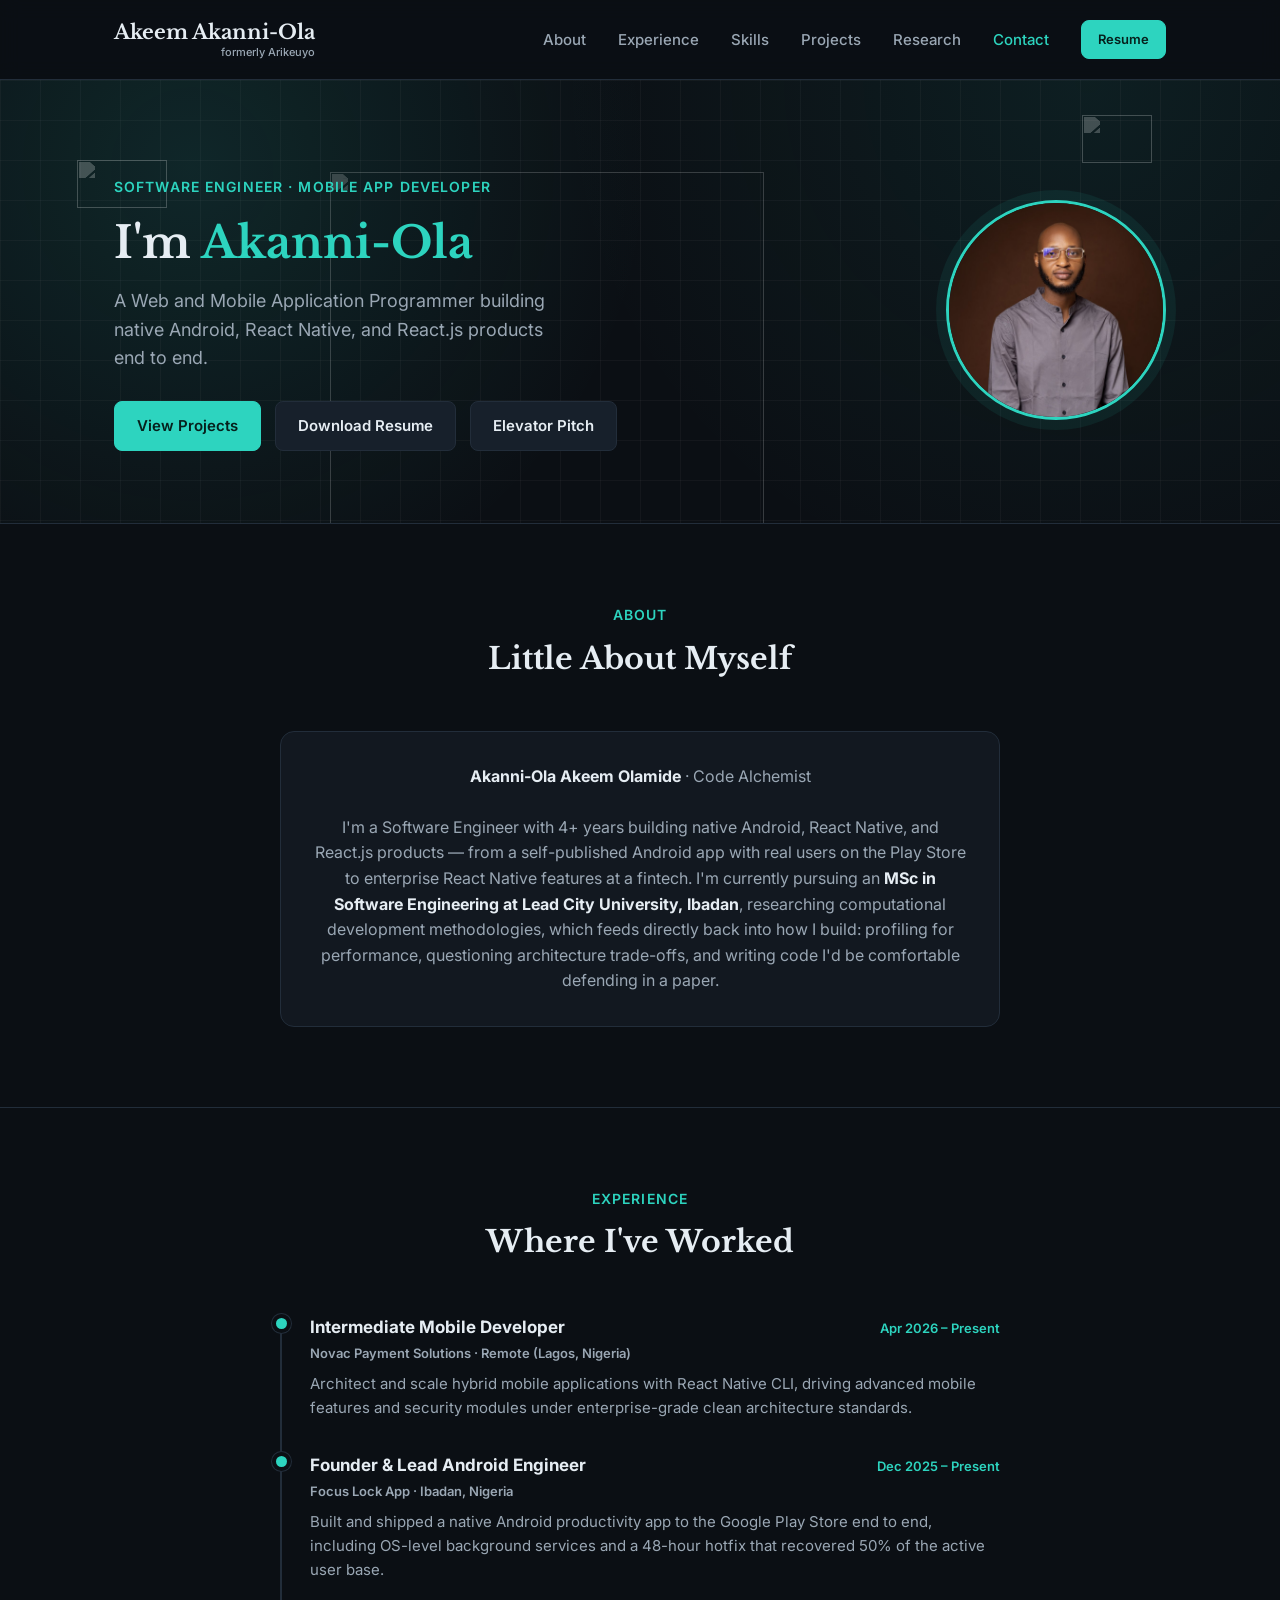
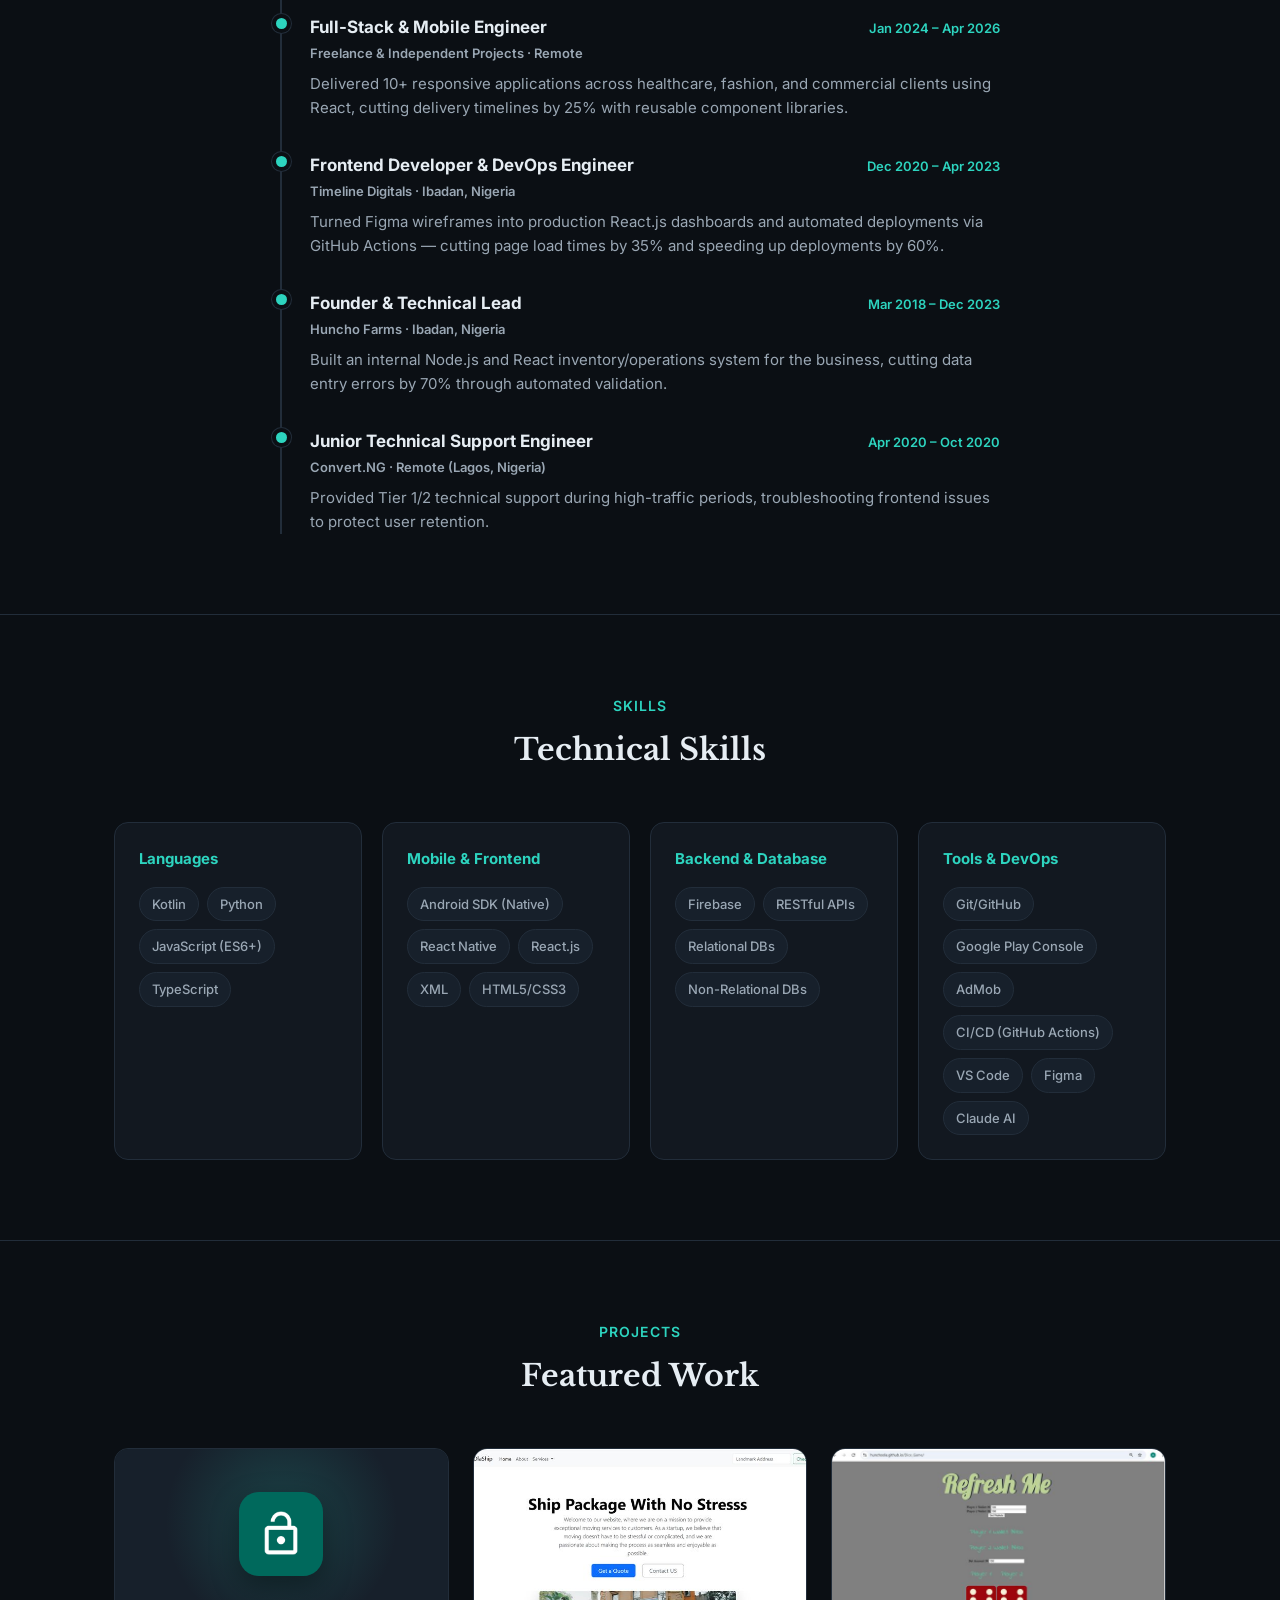
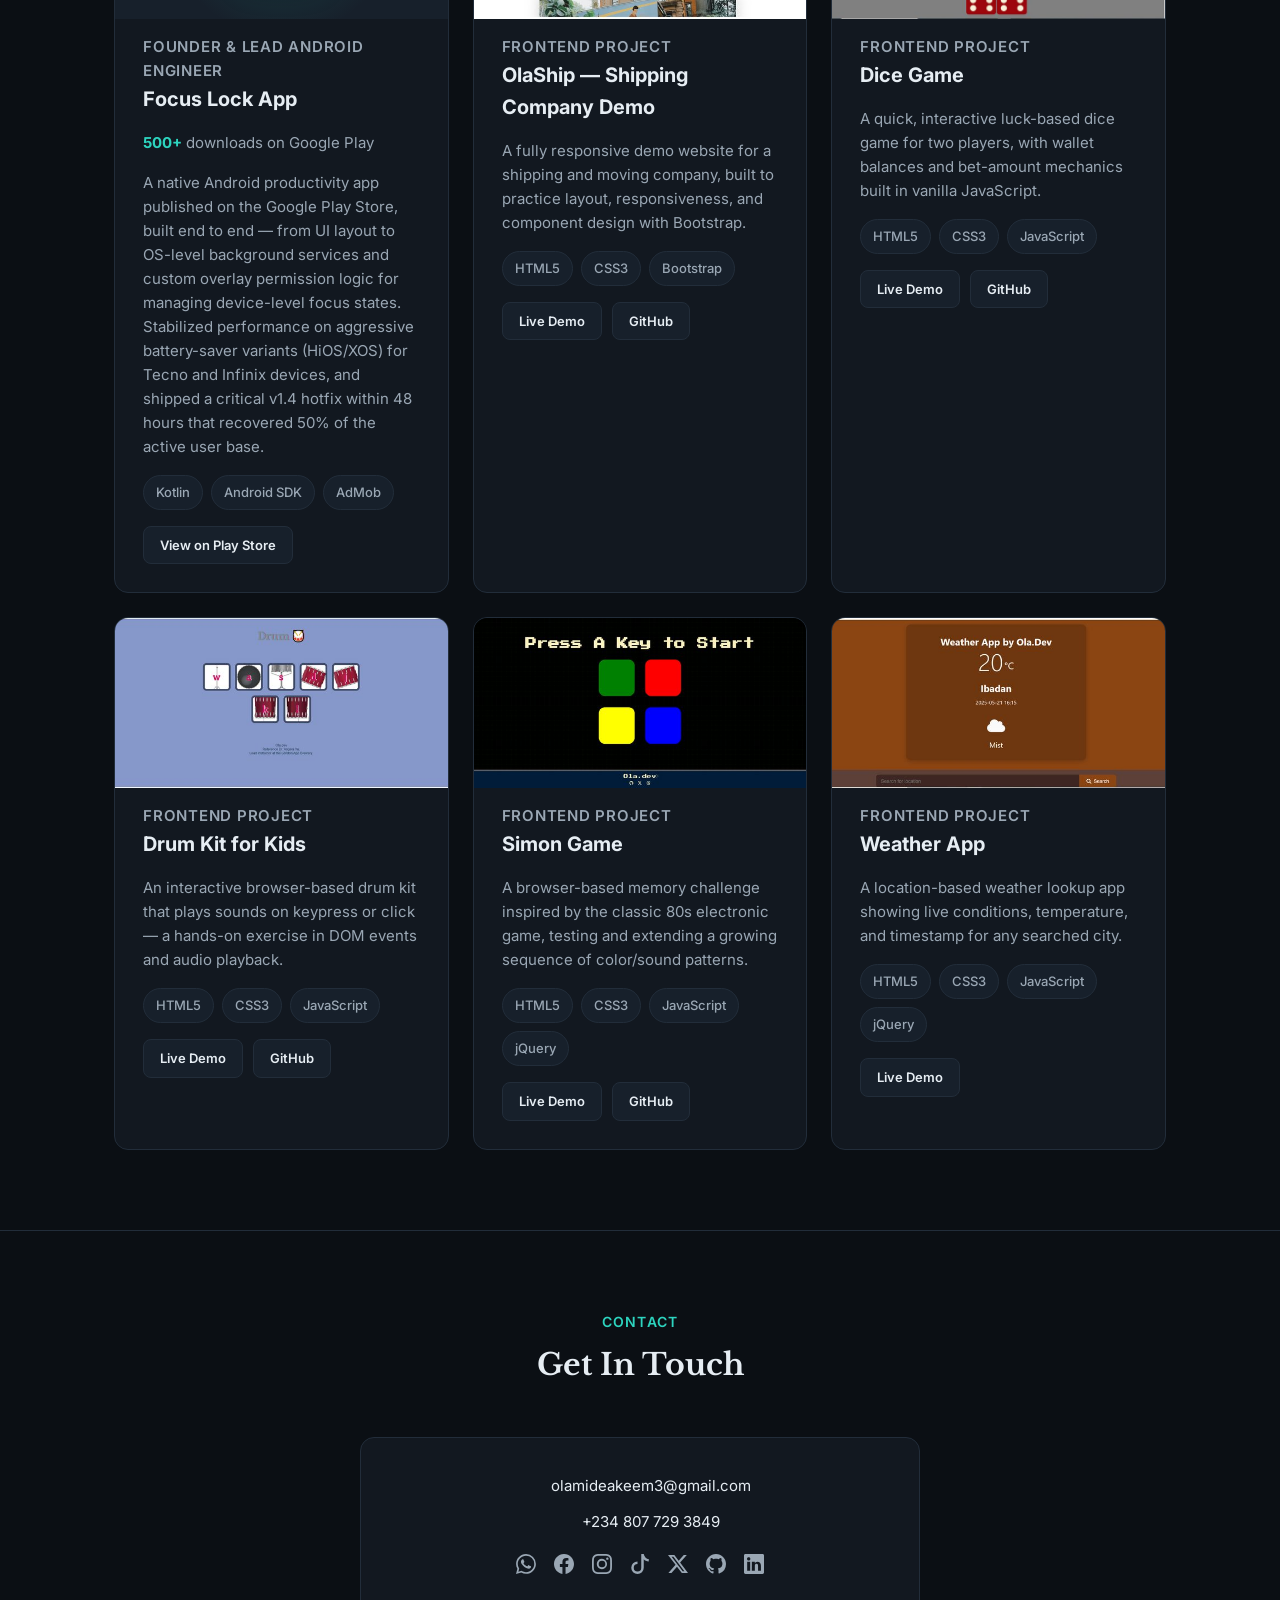
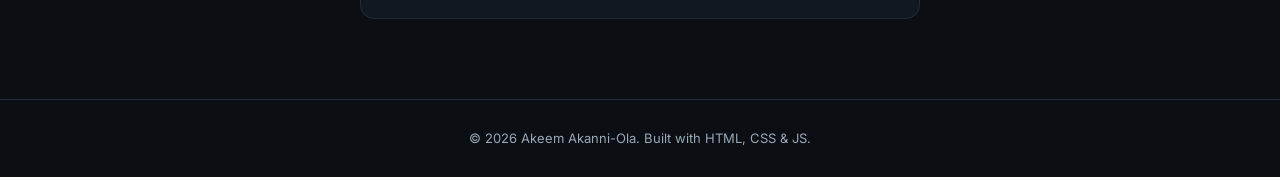
==== commit 2d7b541a: "Point the site's own URLs at akanniola.com instead of GitHub Pages Turns out www.akanniola.com is th" ====
--- a/index.html
+++ b/index.html
@@ -7,13 +7,13 @@
     <meta property="og:title" content="Akeem Akanni-Ola | Software Engineer">
     <meta property="og:description" content="Akeem Akanni-Ola's portfolio: Software Engineer and Mobile App Developer specializing in native Android, React Native, and React.js.">
     <meta property="og:type" content="website">
-    <meta property="og:url" content="https://akeemarikeuyo.github.io/web_portfolio/">
-    <meta property="og:image" content="https://akeemarikeuyo.github.io/web_portfolio/image/profile.jpg">
+    <meta property="og:url" content="https://www.akanniola.com/">
+    <meta property="og:image" content="https://www.akanniola.com/image/profile.jpg">
     <meta name="twitter:card" content="summary_large_image">
     <meta name="twitter:title" content="Akeem Akanni-Ola | Software Engineer">
     <meta name="twitter:description" content="Akeem Akanni-Ola's portfolio: Software Engineer and Mobile App Developer specializing in native Android, React Native, and React.js.">
-    <meta name="twitter:image" content="https://akeemarikeuyo.github.io/web_portfolio/image/profile.jpg">
-    <link rel="canonical" href="https://akeemarikeuyo.github.io/web_portfolio/">
+    <meta name="twitter:image" content="https://www.akanniola.com/image/profile.jpg">
+    <link rel="canonical" href="https://www.akanniola.com/">
     <title>Akeem Akanni-Ola | Software Engineer</title>
     <link rel="icon" type="image/x-icon" href="./favicon.ico">
     <link rel="icon" type="image/png" sizes="32x32" href="./favicon-32x32.png">
@@ -29,8 +29,8 @@
       "@type": "Person",
       "name": "Akeem Akanni-Ola",
       "alternateName": "Akeem Arikeuyo",
-      "url": "https://akeemarikeuyo.github.io/web_portfolio/",
-      "image": "https://akeemarikeuyo.github.io/web_portfolio/image/profile.jpg",
+      "url": "https://www.akanniola.com/",
+      "image": "https://www.akanniola.com/image/profile.jpg",
       "jobTitle": "Software Engineer",
       "email": "mailto:olamideakeem3@gmail.com",
       "sameAs": [
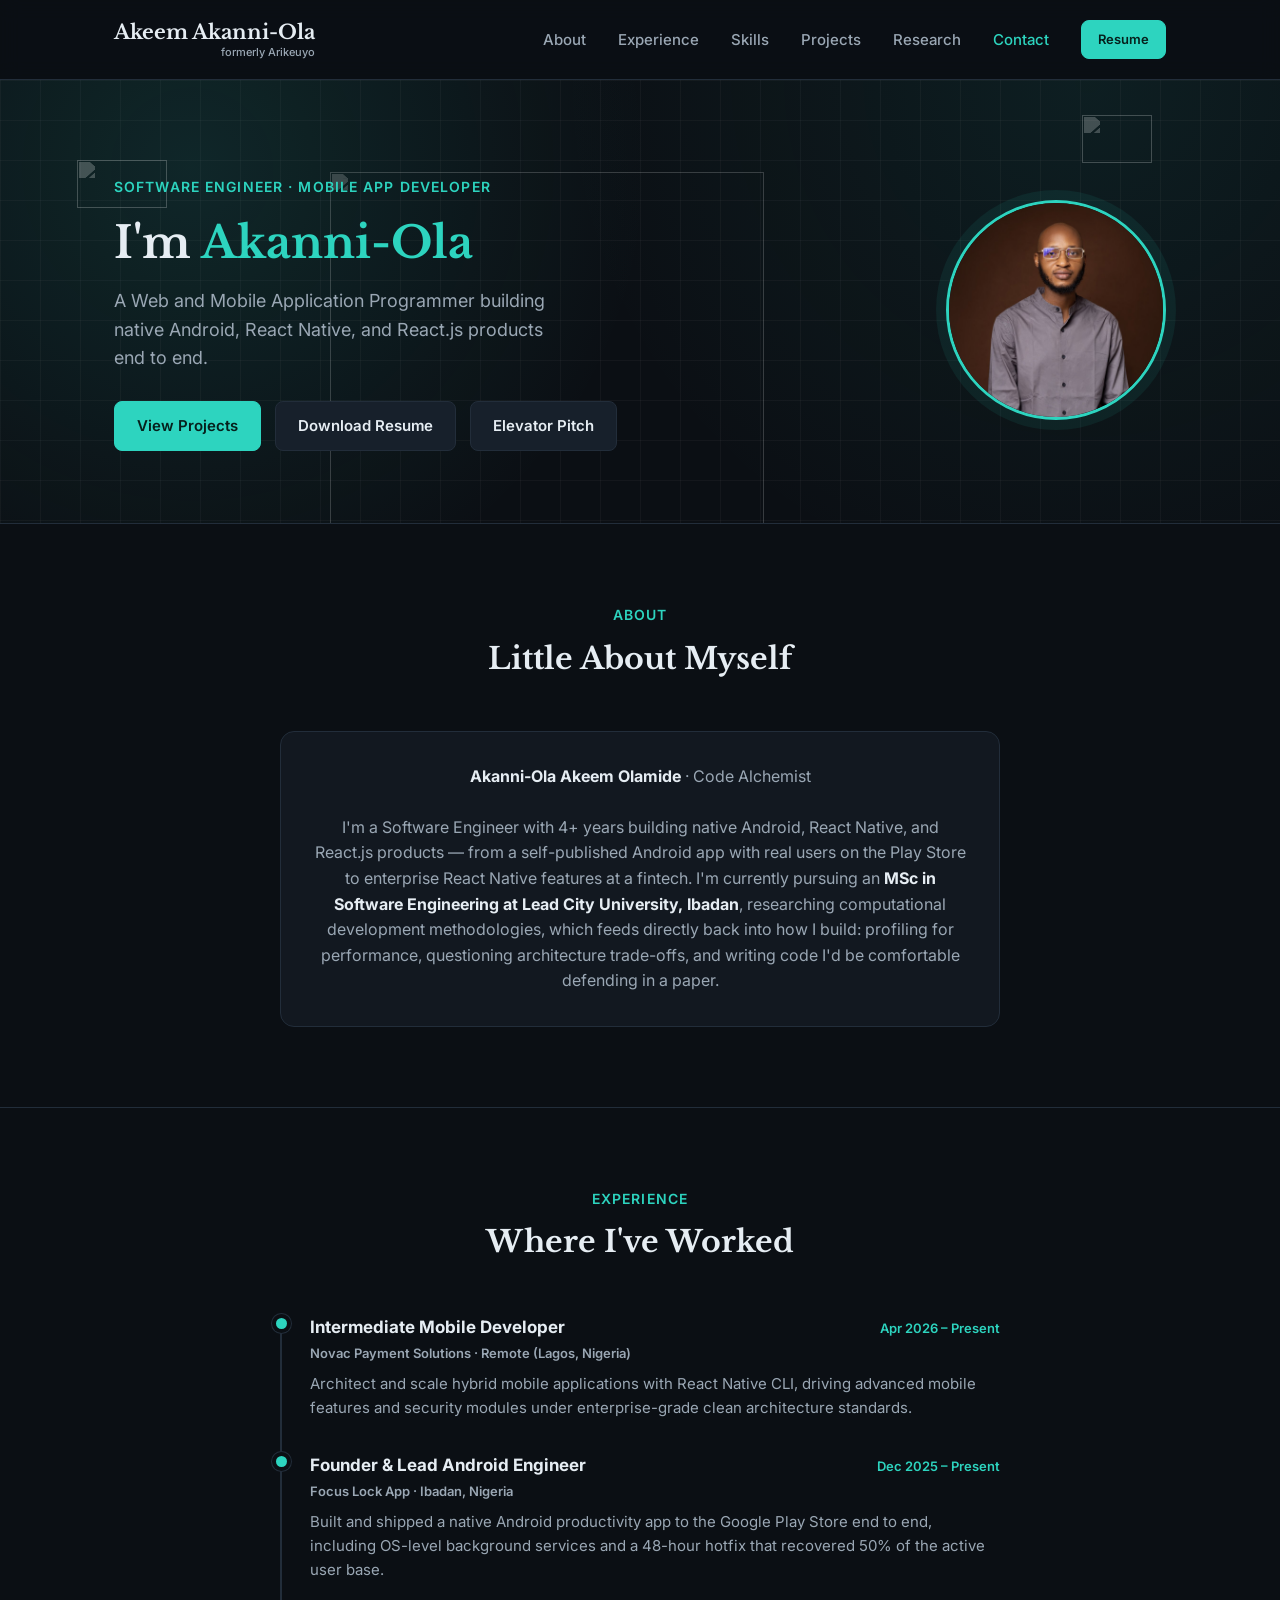
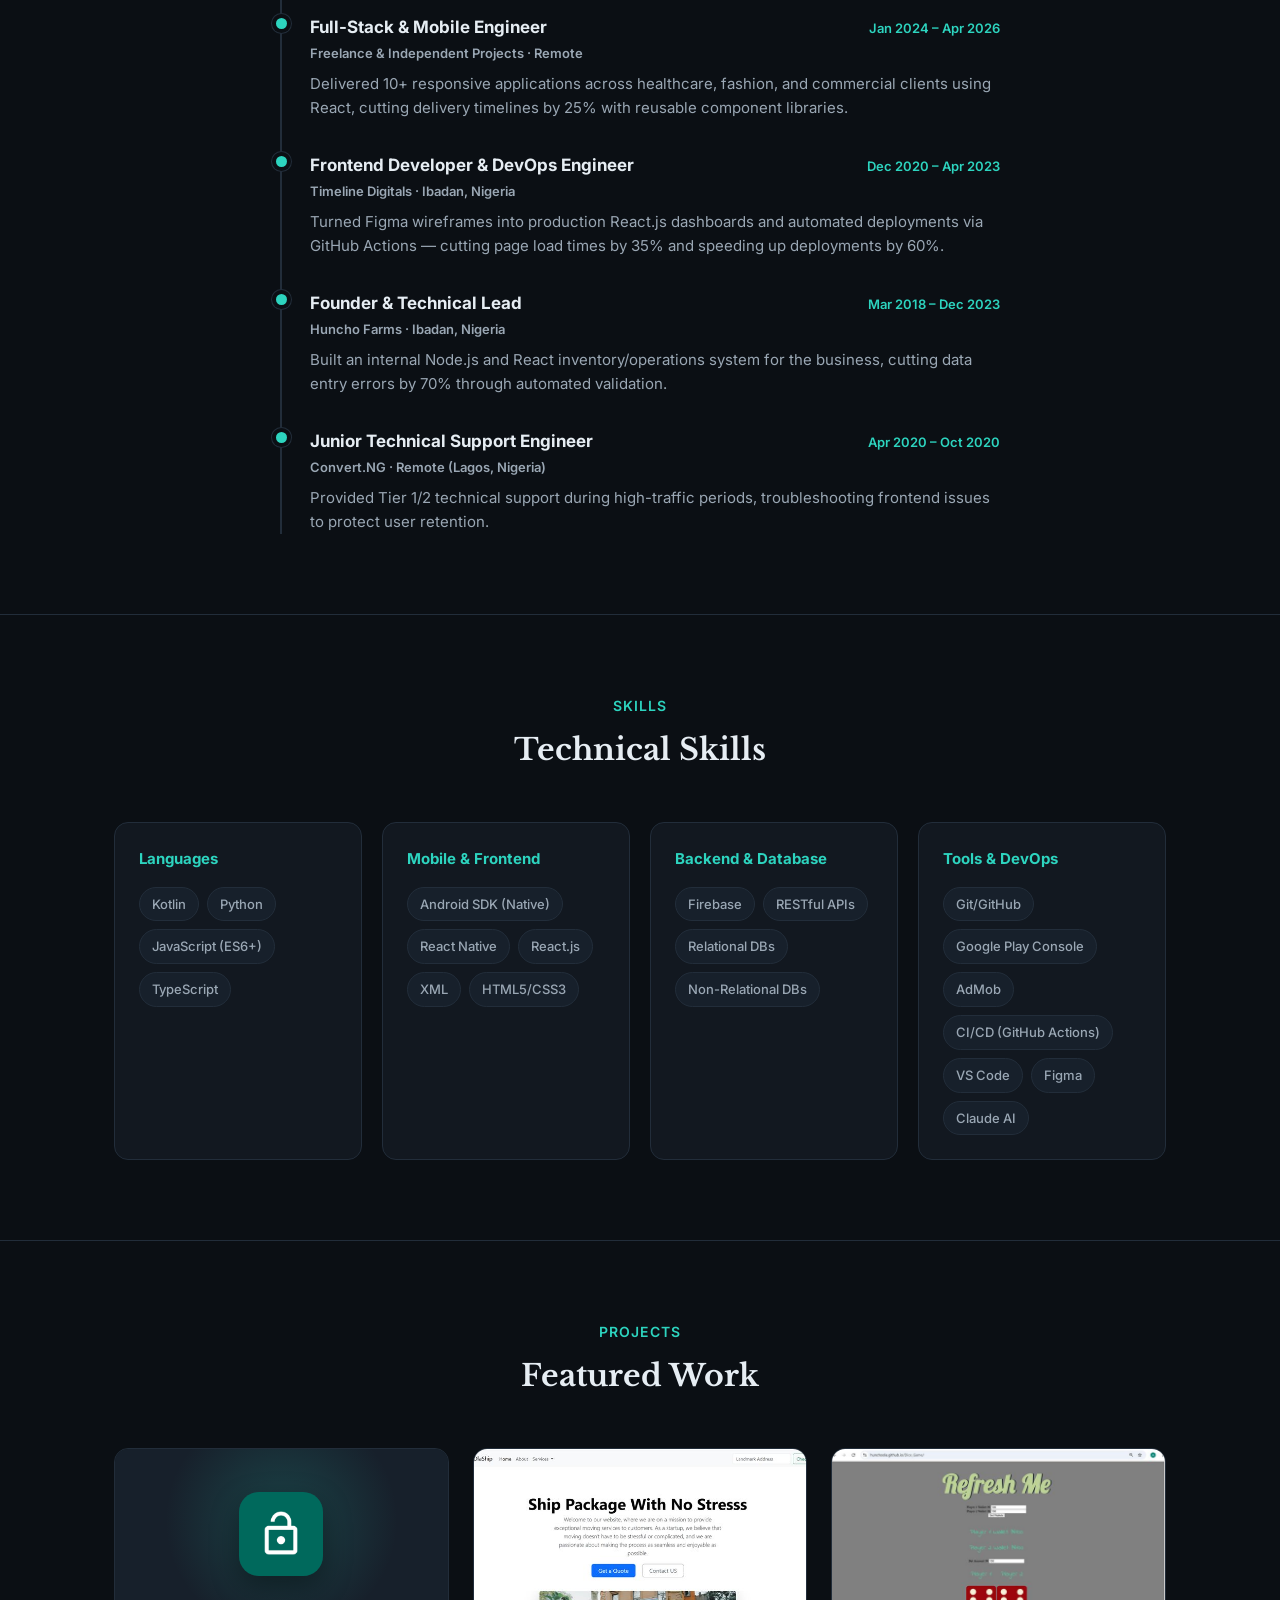
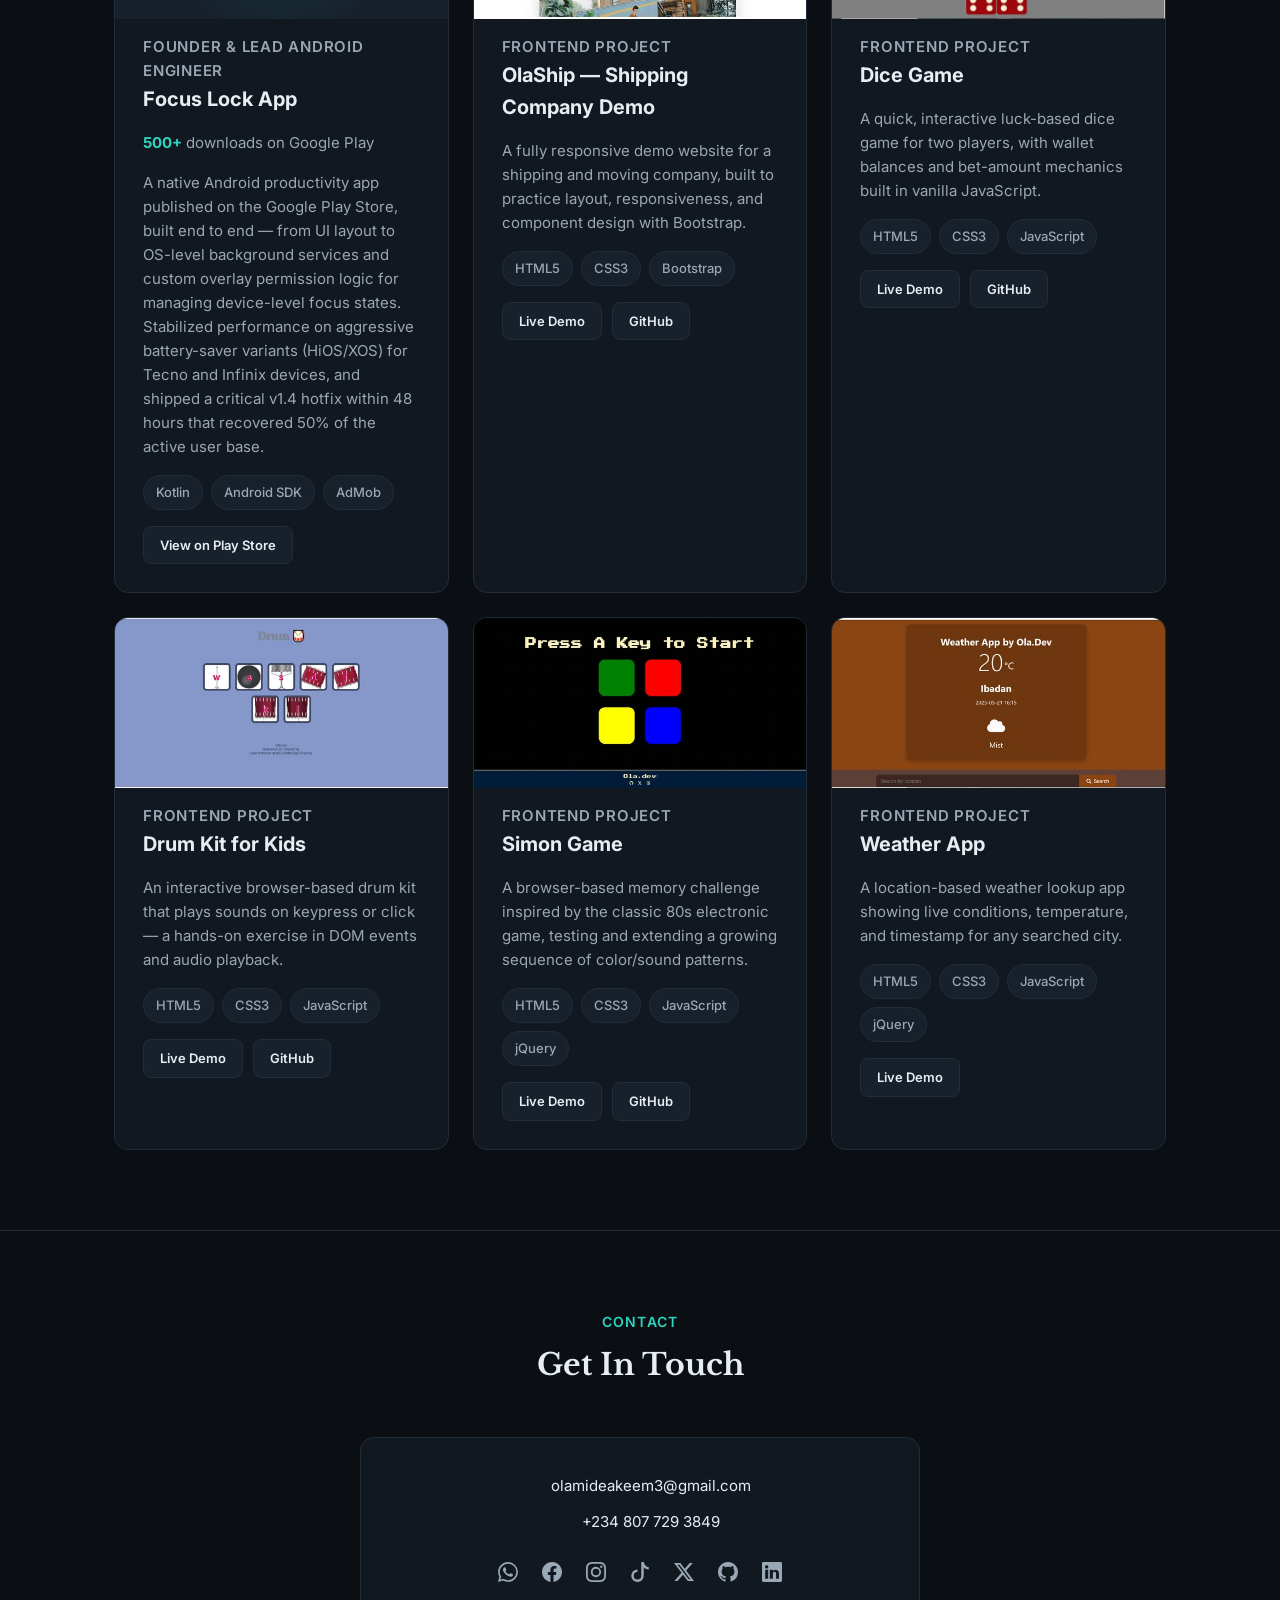
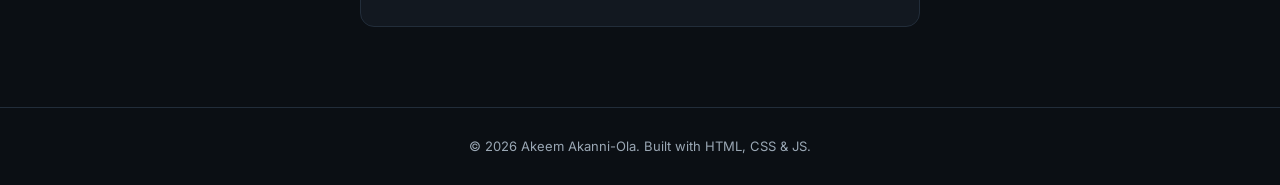
==== commit b61a1b10: "UI/UX polish pass using the ui-ux-pro-max skill Ran the newly-installed design-intelligence skill ag" ====
--- a/index.html
+++ b/index.html
@@ -23,6 +23,7 @@
     <link rel="preconnect" href="https://fonts.gstatic.com" crossorigin>
     <link href="https://fonts.googleapis.com/css2?family=Libre+Baskerville&family=Inter:wght@400;500;600;700&display=swap" rel="stylesheet">
     <link rel="stylesheet" href="./style.css">
+    <noscript><style>.reveal{opacity:1!important;transform:none!important}</style></noscript>
     <script type="application/ld+json">
     {
       "@context": "https://schema.org",
--- a/style.css
+++ b/style.css
@@ -72,6 +72,7 @@
   * {
     animation-duration: 0.01ms !important;
     transition-duration: 0.01ms !important;
+    transition-delay: 0ms !important;
   }
 }
 
@@ -796,8 +797,22 @@
 
 .contact_socials {
   display: flex;
+  flex-wrap: wrap;
   justify-content: center;
-  gap: 18px;
+  gap: 8px;
+}
+
+.contact_socials a {
+  display: inline-flex;
+  align-items: center;
+  justify-content: center;
+  padding: 8px;
+  border-radius: 8px;
+  transition: background 0.2s ease;
+}
+
+.contact_socials a:hover {
+  background: var(--surface-alt);
 }
 
 .contact_socials svg {
@@ -824,13 +839,54 @@
 
 .reveal {
   opacity: 0;
-  transform: translateY(16px);
-  transition: opacity 0.6s ease, transform 0.6s ease;
+  transform: translateY(14px);
+  transition: opacity 0.4s cubic-bezier(0.16, 1, 0.3, 1), transform 0.4s cubic-bezier(0.16, 1, 0.3, 1);
 }
 
 .reveal.is-visible {
   opacity: 1;
   transform: none;
+}
+
+/* Cascading stagger for grouped cards entering together */
+.skills_grid > .reveal:nth-child(1),
+.projects_grid > .reveal:nth-child(1),
+.pub_grid > .reveal:nth-child(1),
+.timeline > .reveal:nth-child(1),
+.testimonial_grid > .reveal:nth-child(1) {
+  transition-delay: 0ms;
+}
+.skills_grid > .reveal:nth-child(2),
+.projects_grid > .reveal:nth-child(2),
+.pub_grid > .reveal:nth-child(2),
+.timeline > .reveal:nth-child(2),
+.testimonial_grid > .reveal:nth-child(2) {
+  transition-delay: 60ms;
+}
+.skills_grid > .reveal:nth-child(3),
+.projects_grid > .reveal:nth-child(3),
+.pub_grid > .reveal:nth-child(3),
+.timeline > .reveal:nth-child(3),
+.testimonial_grid > .reveal:nth-child(3) {
+  transition-delay: 120ms;
+}
+.skills_grid > .reveal:nth-child(4),
+.projects_grid > .reveal:nth-child(4),
+.pub_grid > .reveal:nth-child(4),
+.timeline > .reveal:nth-child(4),
+.testimonial_grid > .reveal:nth-child(4) {
+  transition-delay: 180ms;
+}
+.skills_grid > .reveal:nth-child(5),
+.projects_grid > .reveal:nth-child(5),
+.pub_grid > .reveal:nth-child(5),
+.timeline > .reveal:nth-child(5) {
+  transition-delay: 240ms;
+}
+.skills_grid > .reveal:nth-child(6),
+.projects_grid > .reveal:nth-child(6),
+.timeline > .reveal:nth-child(6) {
+  transition-delay: 300ms;
 }
 
 /* ---------- Mobile nav ---------- */
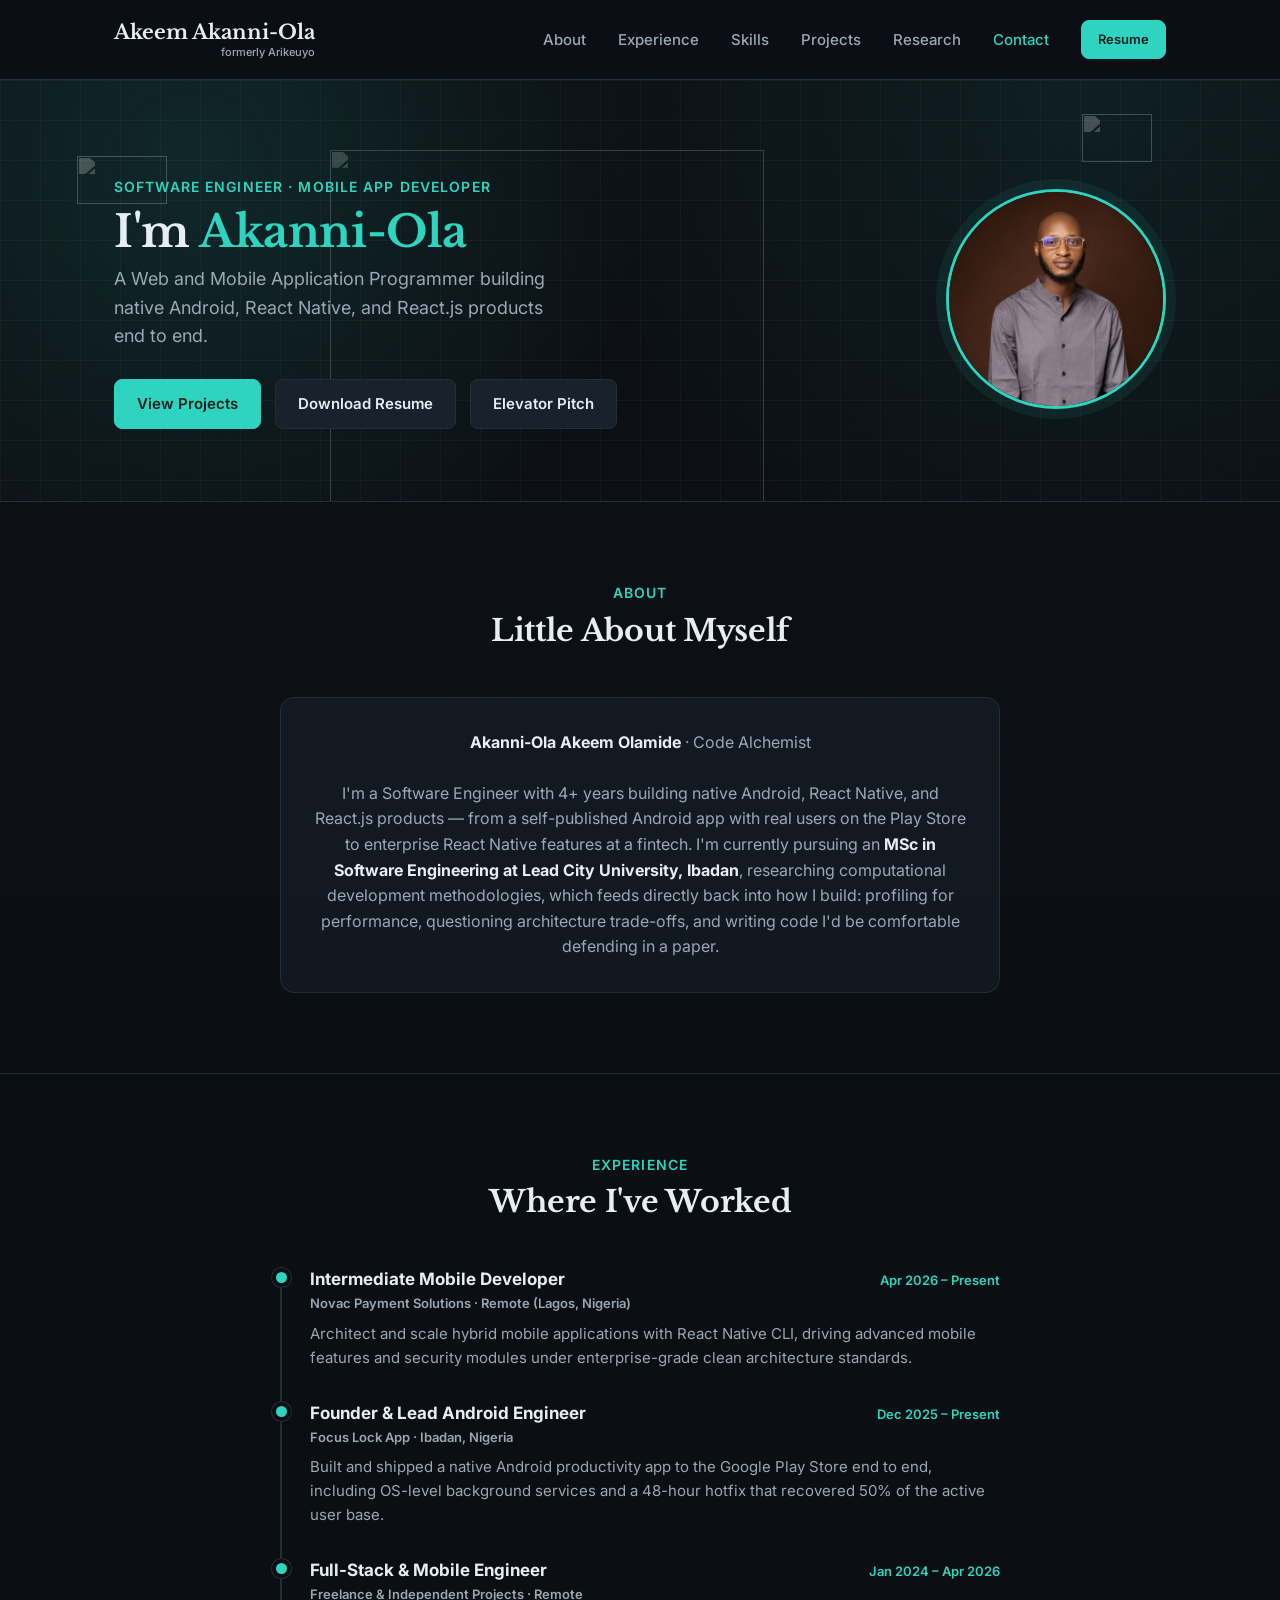
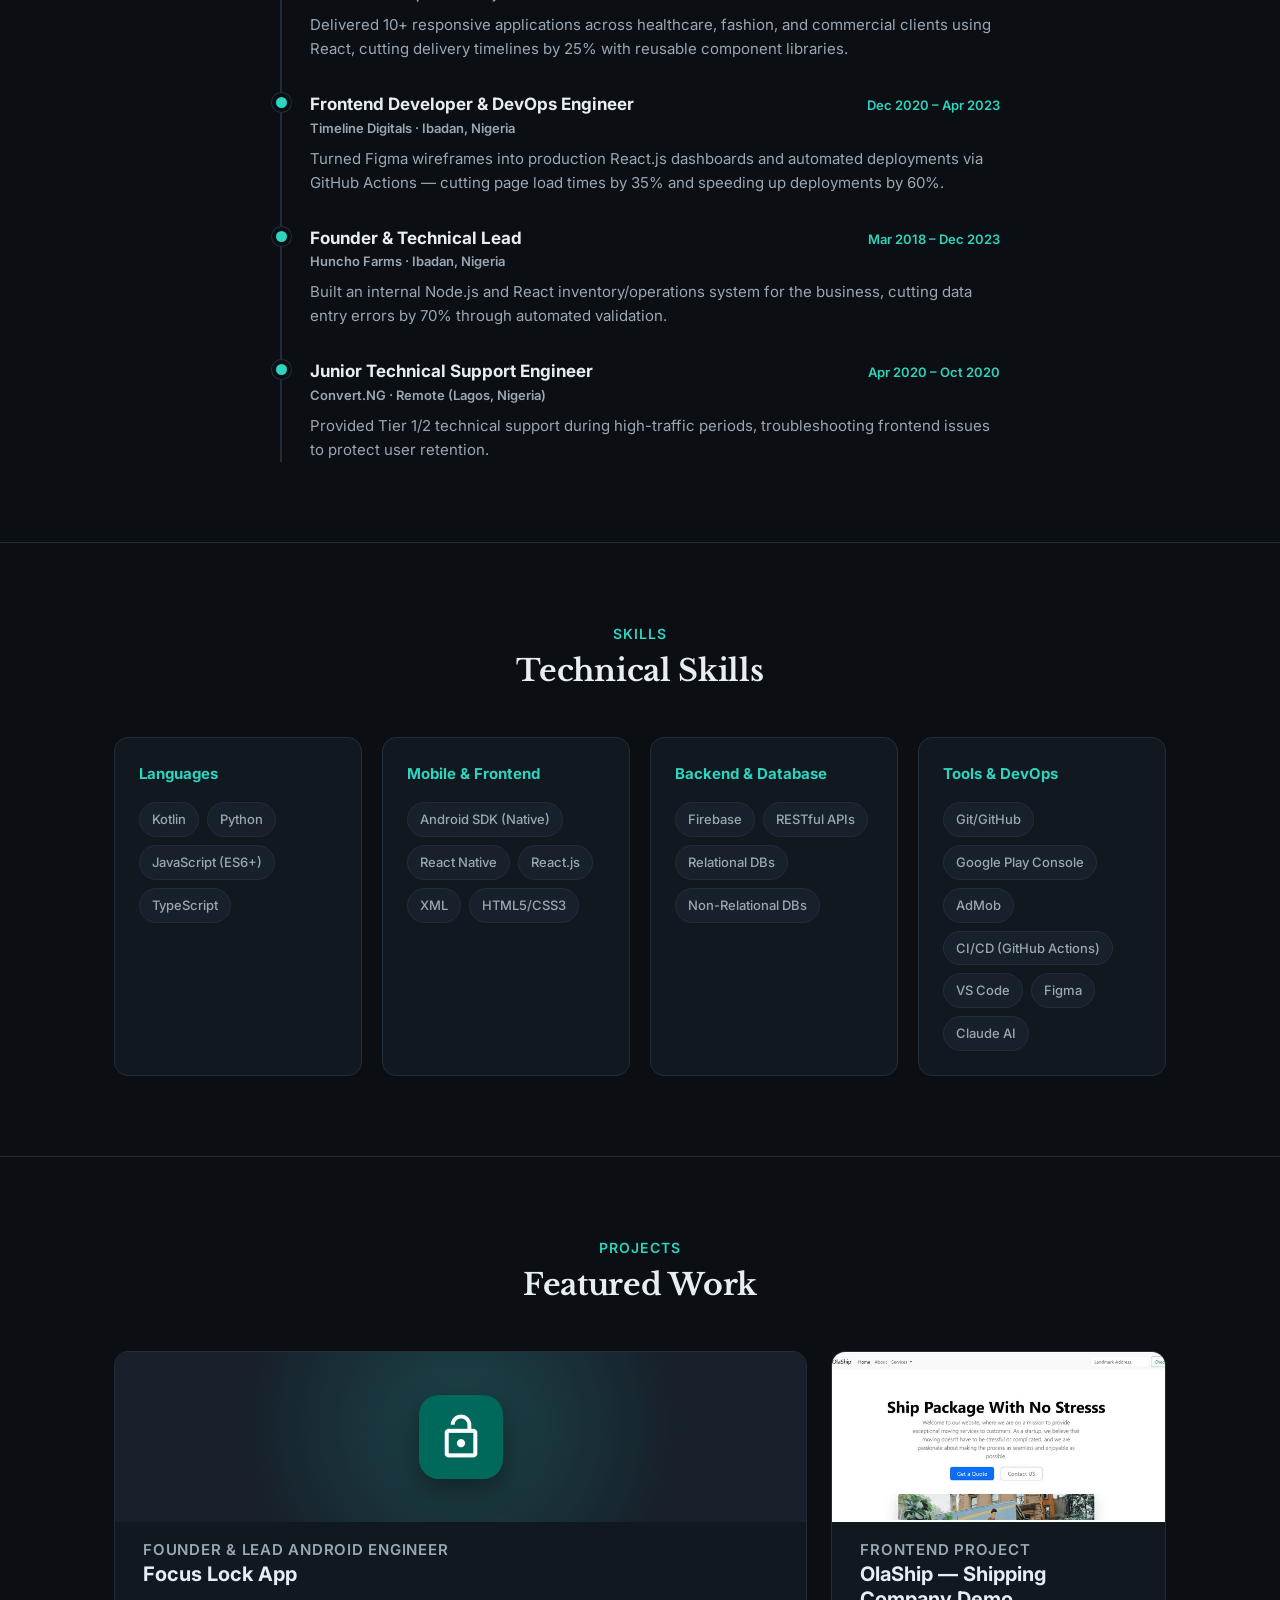
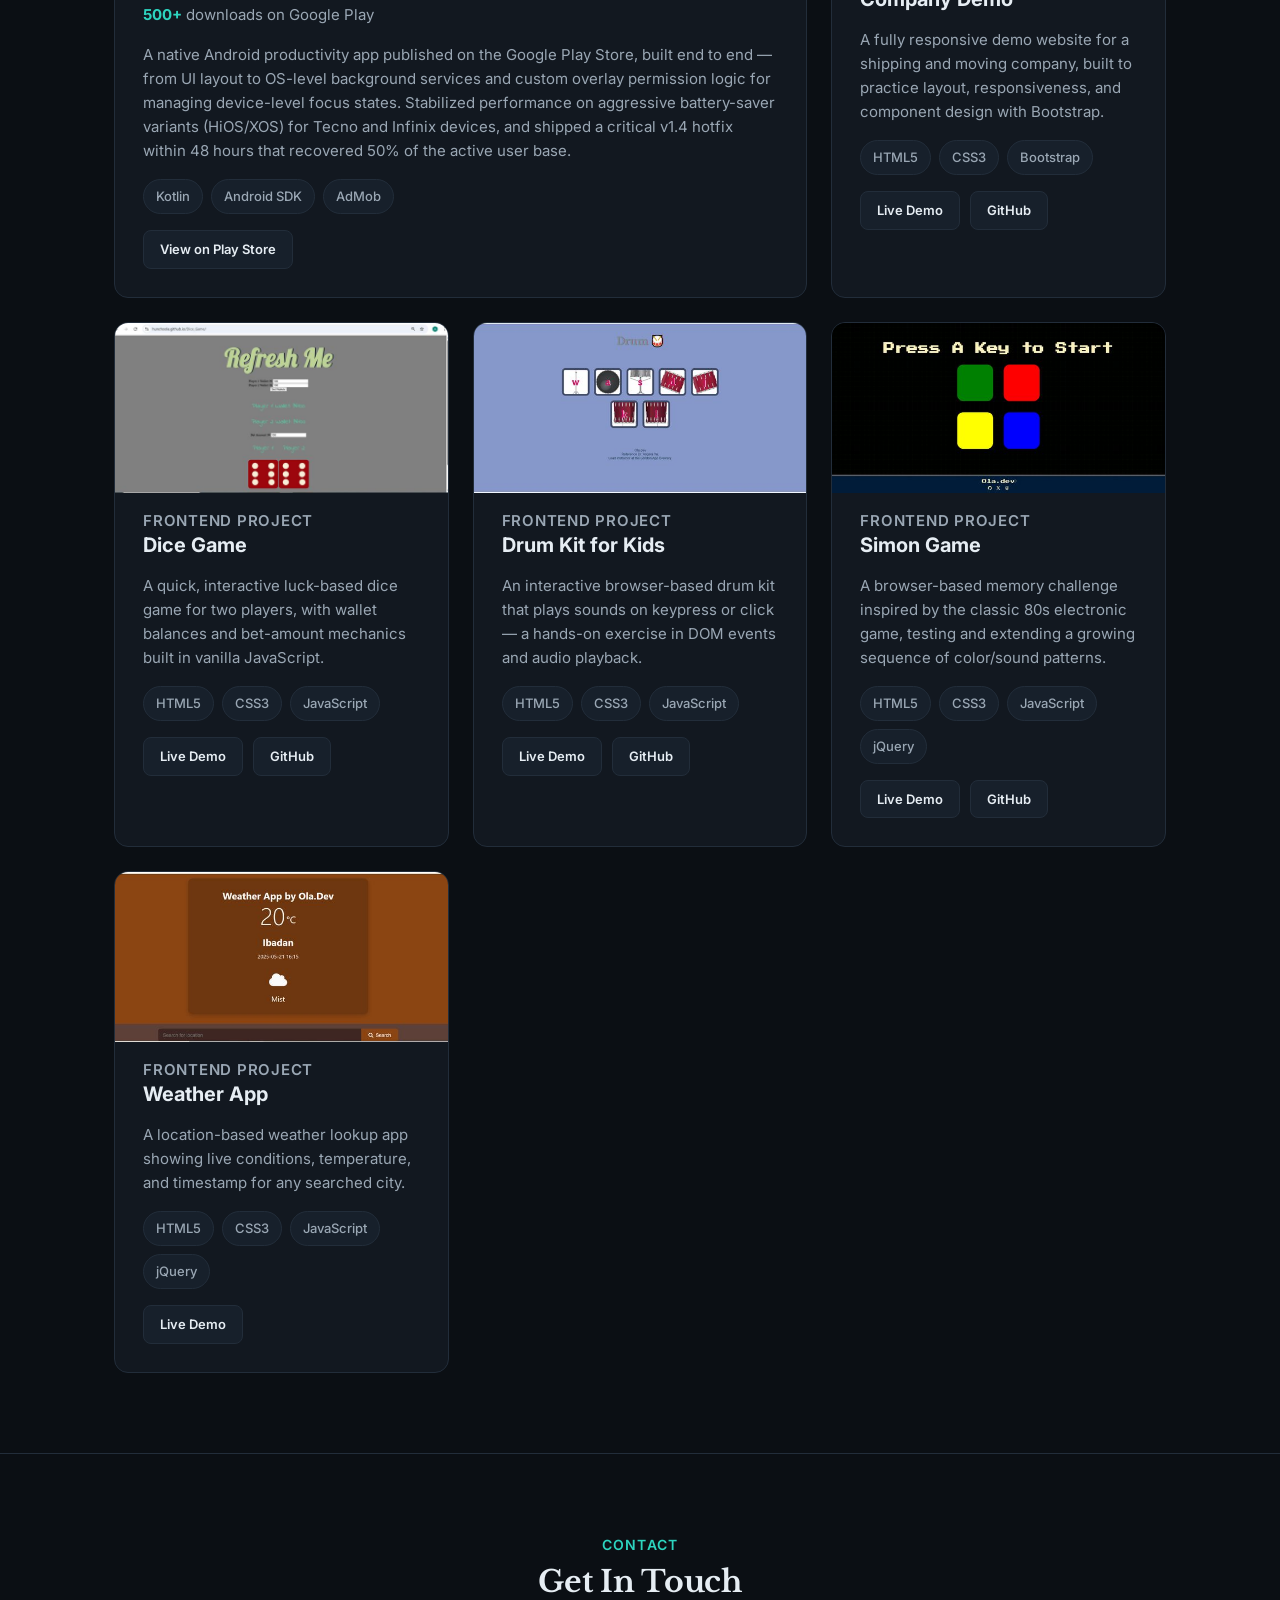
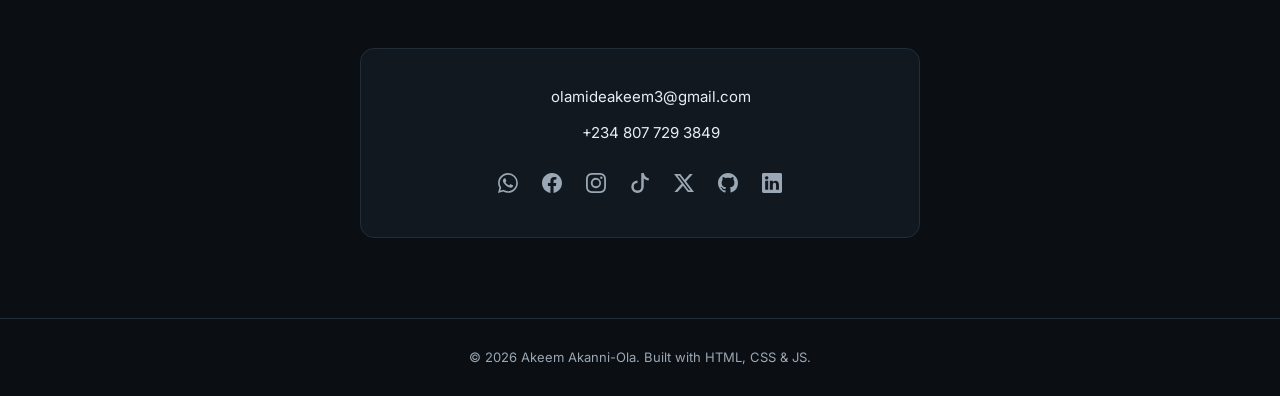
==== commit e458a4e8: "Break the "every section looks identical" pattern Direct follow-up to feedback that the prior typogr" ====
--- a/index.html
+++ b/index.html
@@ -228,7 +228,7 @@
                 <h2>Featured Work</h2>
             </div>
             <div class="projects_grid">
-                <div class="project_card reveal">
+                <div class="project_card project_card-featured reveal">
                     <div class="project_thumb project_thumb-icon">
                         <img src="./image/projects/focus-lock-icon.png" alt="Focus Lock App icon" loading="lazy" width="256" height="256">
                     </div>
--- a/style.css
+++ b/style.css
@@ -29,6 +29,18 @@
   color: var(--text);
   font-family: var(--font-body);
   line-height: 1.6;
+  position: relative;
+}
+
+body::before {
+  content: "";
+  position: fixed;
+  inset: 0;
+  z-index: 999;
+  pointer-events: none;
+  opacity: 0.05;
+  mix-blend-mode: overlay;
+  background-image: url("data:image/svg+xml,%3Csvg xmlns='http://www.w3.org/2000/svg' width='180' height='180'%3E%3Cfilter id='n'%3E%3CfeTurbulence type='fractalNoise' baseFrequency='0.85' numOctaves='3' stitchTiles='stitch'/%3E%3C/filter%3E%3Crect width='100%25' height='100%25' filter='url(%23n)'/%3E%3C/svg%3E");
 }
 
 a {
@@ -287,6 +299,8 @@
   font-family: var(--font-display);
   font-size: 44px;
   font-weight: 700;
+  line-height: 1.1;
+  letter-spacing: -0.01em;
   margin: 10px 0 8px;
   color: var(--text);
 }
@@ -356,6 +370,8 @@
 .pitch_hero h1 {
   font-family: var(--font-display);
   font-size: 38px;
+  line-height: 1.15;
+  letter-spacing: -0.01em;
   margin: 10px 0 14px;
   color: var(--text);
 }
@@ -394,6 +410,8 @@
 .section_head h2 {
   font-family: var(--font-display);
   font-size: 30px;
+  line-height: 1.2;
+  letter-spacing: -0.01em;
   margin-top: 8px;
 }
 
@@ -459,6 +477,7 @@
 
 .timeline_head h3 {
   font-size: 17px;
+  line-height: 1.3;
 }
 
 .timeline_date {
@@ -523,6 +542,16 @@
   display: grid;
   grid-template-columns: repeat(auto-fit, minmax(300px, 1fr));
   gap: 24px;
+}
+
+.project_card-featured {
+  grid-column: span 2;
+}
+
+@media (max-width: 680px) {
+  .project_card-featured {
+    grid-column: span 1;
+  }
 }
 
 .project_card {
@@ -582,6 +611,7 @@
 
 .project_card h3 {
   font-size: 20px;
+  line-height: 1.25;
 }
 
 .project_role {
